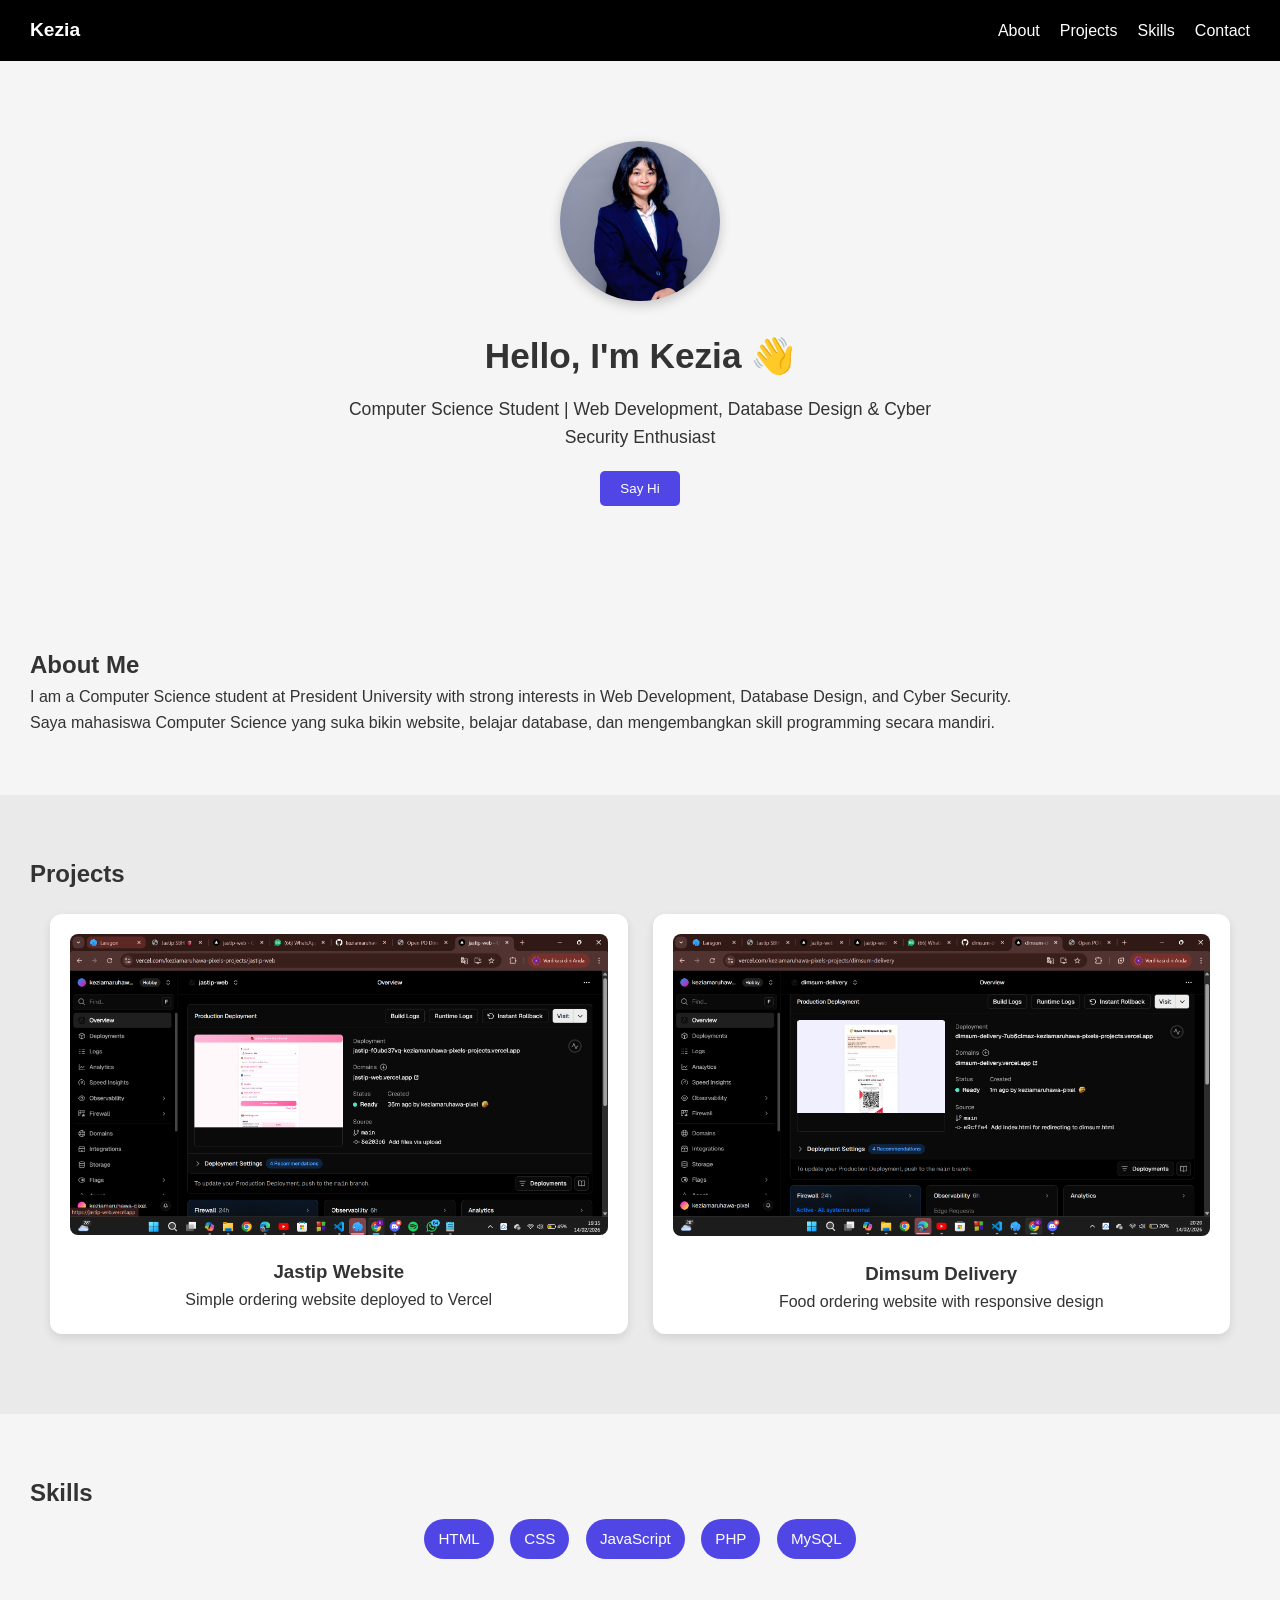
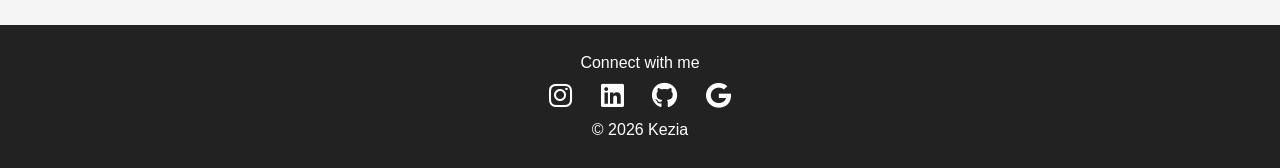
==== index.html @ 124c33ba "Remove menu toggle from navbar" ====
<!DOCTYPE html>
<html lang="en">
<head>
  <meta charset="UTF-8">
  <title>Kezia Portfolio</title>
  <meta name="viewport" content="width=device-width, initial-scale=1.0">

  <!-- Font Awesome Icons -->
  <link rel="stylesheet" href="https://cdnjs.cloudflare.com/ajax/libs/font-awesome/6.5.0/css/all.min.css">
  <!-- link CSS -->
  <link rel="stylesheet" href="style.css">
</head>

<body>

  <!-- ===== NAVBAR ===== -->
<nav>
  <h2>Kezia</h2>
  <ul id="nav-links">
    <li><a href="#about">About</a></li>
    <li><a href="#projects">Projects</a></li>
    <li><a href="#skills">Skills</a></li>
    <li><a href="#contact">Contact</a></li>
  </ul>
</nav>
  <!-- ===== HERO ===== -->
  <section id="hero" class="hero-section">
    <div class="hero-content">
      <img src="images/profile.jpg" class="profile-pic" alt="Profile Picture">
      <h1>Hello, I'm Kezia 👋</h1>
      <p>Computer Science Student | Web Development, Database Design & Cyber Security Enthusiast</p>
      <button onclick="sayHi()" class="btn-animate">Say Hi</button>
    </div>
  </section>

  <!-- ===== ABOUT ===== -->
  <section id="about" class="section reveal">
    <h2>About Me</h2>
    <p>
      I am a Computer Science student at President University with strong
      interests in Web Development, Database Design, and Cyber Security.
    </p>
    <p>
      Saya mahasiswa Computer Science yang suka bikin website, belajar database,
      dan mengembangkan skill programming secara mandiri.
    </p>
  </section>

  <!-- ===== PROJECTS ===== -->
  <section id="projects" class="section gray reveal">
    <h2>Projects</h2>
    <div class="card-container">

      <div class="card">
        <img src="images/jastip-screenshot.png" class="project-pic" alt="Jastip Screenshot">
        <h3>Jastip Website</h3>
        <p>Simple ordering website deployed to Vercel</p>
      </div>

      <div class="card">
        <img src="images/dimsum-screenshot.png" class="project-pic" alt="Dimsum Screenshot">
        <h3>Dimsum Delivery</h3>
        <p>Food ordering website with responsive design</p>
      </div>

    </div>
  </section>

  <!-- ===== SKILLS ===== -->
  <section id="skills" class="section reveal">
    <h2>Skills</h2>
    <div class="skills">
      <span>HTML</span>
      <span>CSS</span>
      <span>JavaScript</span>
      <span>PHP</span>
      <span>MySQL</span>
    </div>
  </section>

  <!-- ===== FOOTER ===== -->
  <footer id="contact" class="fade-in">
    <p>Connect with me</p>
    <div class="socials">
      <a href="https://www.instagram.com/kiy0masa__" target="_blank"><i class="fab fa-instagram"></i></a>
      <a href="https://www.linkedin.com/in/kezia-maruhawa-69a5a5372" target="_blank"><i class="fab fa-linkedin"></i></a>
      <a href="https://github.com/keziamaruhawa-pixel" target="_blank"><i class="fab fa-github"></i></a>
       <a href="mailto:keziamaruhawa@gmail.com" target="_blank"><i class="fab fa-google"></i></a>
    </div>
    <p>© 2026 Kezia</p>
  </footer>

  <!-- link JS -->
  <script src="script.js"></script>
</body>
</html>
---- style.css ----
/* Reset */
* {
  margin: 0;
  padding: 0;
  box-sizing: border-box;
  font-family: Arial, sans-serif;
}

body {
  background: #f5f5f5;
  color: #333;
  scroll-behavior: smooth;
  line-height: 1.6;
}

/* Navbar */
nav {
  display: flex;
  justify-content: space-between;
  align-items: center;
  padding: 15px 30px;
  background: #000;
  color: white;
  position: sticky;
  top: 0;
  z-index: 1000;
}

nav h2 {
  font-size: 1.2rem;
  font-weight: bold;
}

nav ul {
  display: flex;
  list-style: none;
  gap: 20px;
}

nav a {
  color: white;
  text-decoration: none;
  font-size: 1rem;
  transition: 0.3s;
}

nav a:hover {
  color: #4f46e5;
}

/* Hero */
.hero-section {
  text-align: center;
  padding: 80px 20px;
}

.profile-pic {
  width: 160px;
  height: 160px;
  border-radius: 50%;
  object-fit: cover;
  margin-bottom: 20px;
  box-shadow: 0 4px 12px rgba(0,0,0,0.2);
  animation: bounce 3s infinite;
}

.hero-section h1 {
  font-size: 2.2rem;
  margin-bottom: 10px;
}

.hero-section p {
  font-size: 1.1rem;
  max-width: 600px;
  margin: 0 auto 20px;
}

.btn-animate {
  padding: 10px 20px;
  background: #4f46e5;
  color: white;
  border: none;
  border-radius: 5px;
  transition: 0.3s;
  cursor: pointer;
}

.btn-animate:hover {
  background: #222;
  transform: translateY(-3px);
}

/* Section */
.section {
  padding: 60px 30px;
}

.gray {
  background: #eaeaea;
}

/* Cards */
.card-container {
  display: grid;
  grid-template-columns: repeat(auto-fit, minmax(280px, 1fr));
  gap: 25px;
  padding: 20px;
}

.card {
  background: #fff;
  border-radius: 12px;
  padding: 20px;
  text-align: center;
  box-shadow: 0 4px 10px rgba(0,0,0,0.1);
  transition: transform 0.3s ease, box-shadow 0.3s ease;
}

.card:hover {
  transform: translateY(-5px);
  box-shadow: 0 8px 18px rgba(0,0,0,0.2);
}

.project-pic {
  width: 100%;
  border-radius: 8px;
  margin-bottom: 15px;
}

/* Skills */
.skills {
  text-align: center;
}

.skills span {
  display: inline-block;
  background: #4f46e5;
  color: white;
  padding: 8px 14px;
  margin: 6px;
  border-radius: 20px;
  font-size: 0.95rem;
  transition: 0.3s;
}

.skills span:hover {
  background: #222;
}

/* Footer */
footer {
  text-align: center;
  padding: 25px;
  background: #222;
  color: white;
}

.socials a {
  font-size: 26px;
  margin: 0 12px;
  color: white;
  transition: 0.3s;
}

.socials a:hover {
  transform: scale(1.2);
  color: #4f46e5;
}

/* Animations */
@keyframes fadeIn {
  from { opacity: 0; }
  to { opacity: 1; }
}

@keyframes slideUp {
  from { transform: translateY(40px); opacity: 0; }
  to { transform: translateY(0); opacity: 1; }
}

@keyframes bounce {
  0%, 100% { transform: translateY(0); }
  50% { transform: translateY(-10px); }
}

.fade-in { animation: fadeIn 1.5s ease-in; }
.slide-up { animation: slideUp 1.5s ease-out; }

/* Reveal effect */
.reveal {
  opacity: 0;
  transform: translateY(40px);
  transition: all 0.8s ease;
}

.reveal.active {
  opacity: 1;
  transform: translateY(0);
}

/* Responsive tweaks */
@media (max-width: 768px) {
  nav ul {
    gap: 12px;
    font-size: 0.9rem;
  }

  nav h2 {
    font-size: 1rem;
  }

  .profile-pic {
    width: 130px;
    height: 130px;
  }

  .hero-section h1 {
    font-size: 1.8rem;
  }
}

@media (max-width: 480px) {
  nav {
    padding: 10px 20px;
  }

  nav ul {
    gap: 8px;
  }

  nav a {
    font-size: 0.85rem;
  }

  .profile-pic {
    width: 110px;
    height: 110px;
  }

  .hero-section h1 {
    font-size: 1.5rem;
  }

  .hero-section p {
    font-size: 0.95rem;
  }
}
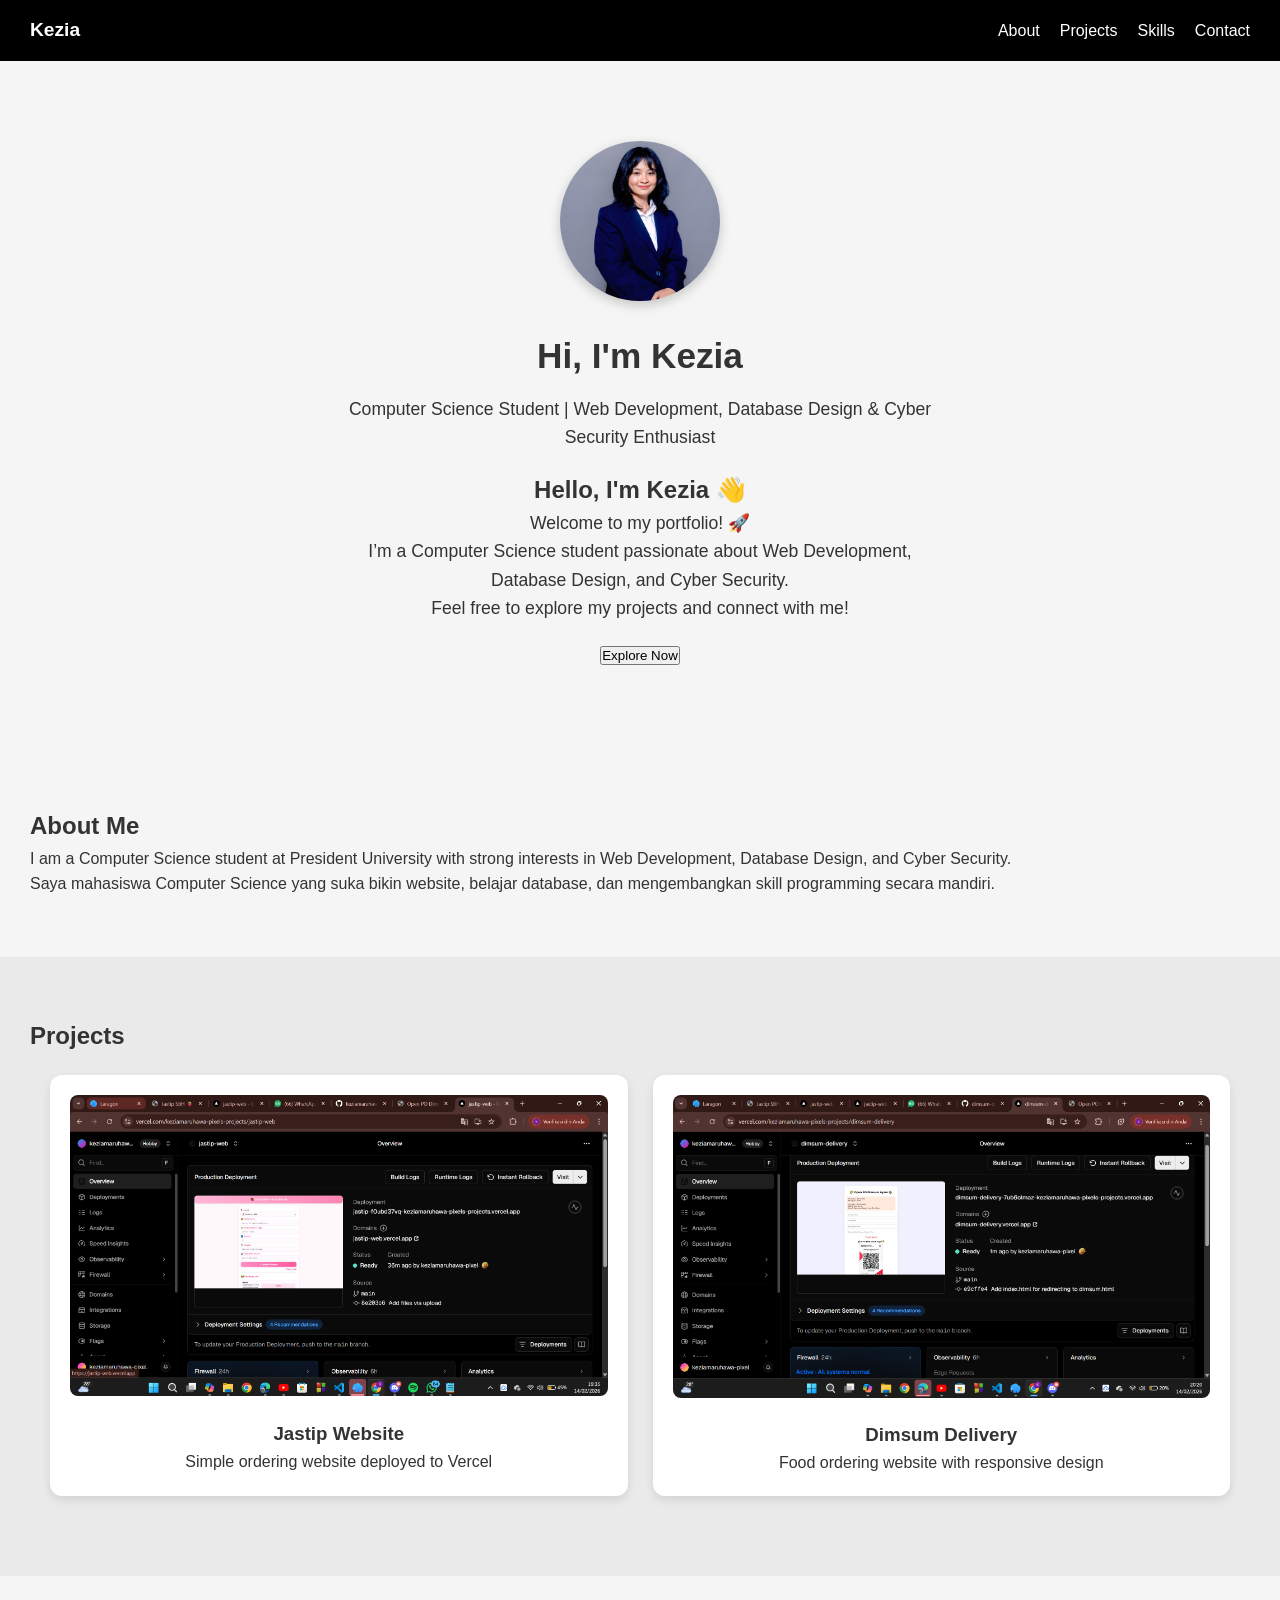
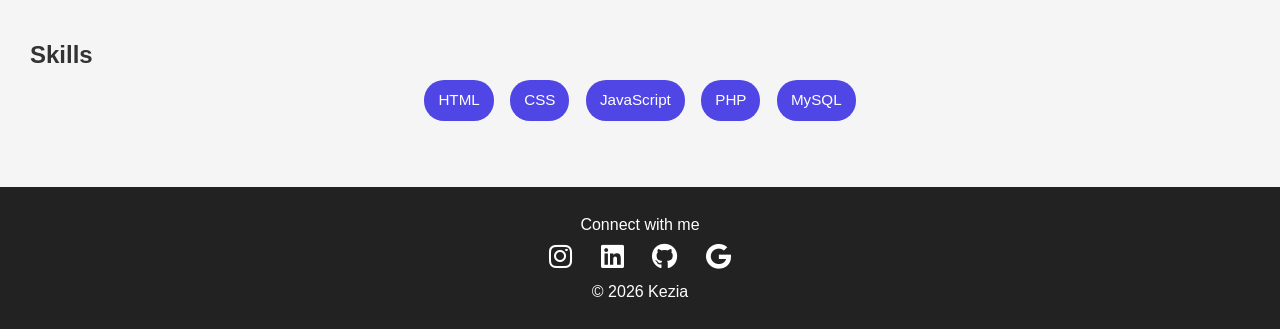
==== commit 871041a9: "Modify hero greeting and add popup content Updated hero section greeting and added a popup introduct" ====
--- a/index.html
+++ b/index.html
@@ -23,14 +23,23 @@
     <li><a href="#contact">Contact</a></li>
   </ul>
 </nav>
-  <!-- ===== HERO ===== -->
+ <!-- ===== HERO ===== -->
   <section id="hero" class="hero-section">
     <div class="hero-content">
       <img src="images/profile.jpg" class="profile-pic" alt="Profile Picture">
-      <h1>Hello, I'm Kezia 👋</h1>
+      <h1>Hi, I'm Kezia</h1>
       <p>Computer Science Student | Web Development, Database Design & Cyber Security Enthusiast</p>
-      <button onclick="sayHi()" class="btn-animate">Say Hi</button>
     </div>
+    <!-- Popup -->
+<div class="popup">
+  <div class="popup-content">
+    <h2>Hello, I'm Kezia 👋</h2>
+    <p>Welcome to my portfolio! 🚀<br>
+       I’m a Computer Science student passionate about Web Development, Database Design, and Cyber Security.<br>
+       Feel free to explore my projects and connect with me!</p>
+    <button onclick="closePopup()">Explore Now</button>
+  </div>
+</div>
   </section>
 
   <!-- ===== ABOUT ===== -->
@@ -78,17 +87,17 @@
     </div>
   </section>
 
-  <!-- ===== FOOTER ===== -->
-  <footer id="contact" class="fade-in">
-    <p>Connect with me</p>
-    <div class="socials">
-      <a href="https://www.instagram.com/kiy0masa__" target="_blank"><i class="fab fa-instagram"></i></a>
-      <a href="https://www.linkedin.com/in/kezia-maruhawa-69a5a5372" target="_blank"><i class="fab fa-linkedin"></i></a>
-      <a href="https://github.com/keziamaruhawa-pixel" target="_blank"><i class="fab fa-github"></i></a>
-       <a href="mailto:keziamaruhawa@gmail.com" target="_blank"><i class="fab fa-google"></i></a>
-    </div>
-    <p>© 2026 Kezia</p>
-  </footer>
+ <!-- ===== FOOTER ===== -->
+<footer id="contact" class="fade-in">
+  <p>Connect with me</p>
+  <div class="socials">
+    <a href="https://www.instagram.com/kiy0masa__" target="_blank"><i class="fab fa-instagram"></i></a>
+    <a href="https://www.linkedin.com/in/kezia-maruhawa-69a5a5372" target="_blank"><i class="fab fa-linkedin"></i></a>
+    <a href="https://github.com/keziamaruhawa-pixel" target="_blank"><i class="fab fa-github"></i></a>
+    <a href="mailto:keziamaruhawa@gmail.com" target="_blank"><i class="fab fa-google"></i></a>
+  </div>
+  <p>© 2026 Kezia</p>
+</footer>
 
   <!-- link JS -->
   <script src="script.js"></script>
--- a/style.css
+++ b/style.css
@@ -245,3 +245,132 @@
     font-size: 0.95rem;
   }
 }
+/* Animasi fade-in untuk teks footer */
+footer h3, footer p {
+  animation: fadeInUp 1.2s ease forwards;
+}
+
+/* Animasi bounce untuk ikon sosial */
+.socials a {
+  display: inline-block;
+  font-size: 26px;
+  margin: 0 12px;
+  color: white;
+  transition: 0.3s;
+  animation: bounceIcon 2s infinite;
+}
+
+.socials a:hover {
+  transform: scale(1.2);
+  color: #4f46e5;
+}
+
+/* Keyframes */
+@keyframes fadeInUp {
+  from { opacity: 0; transform: translateY(20px); }
+  to { opacity: 1; transform: translateY(0); }
+}
+
+@keyframes bounceIcon {
+  0%, 100% { transform: translateY(0); }
+  50% { transform: translateY(-6px); }
+}
+
+/* Animations */
+@keyframes fadeIn {
+  from { opacity: 0; }
+  to { opacity: 1; }
+}
+
+@keyframes slideUp {
+  from { transform: translateY(40px); opacity: 0; }
+  to { transform: translateY(0); opacity: 1; }
+}
+
+@keyframes bounce {
+  0%, 100% { transform: translateY(0); }
+  50% { transform: translateY(-10px); }
+}
+
+.fade-in { animation: fadeIn 1.5s ease-in; }
+.slide-up { animation: slideUp 1.5s ease-out; }
+
+/* Reveal effect */
+.reveal {
+  opacity: 0;
+  transform: translateY(40px);
+  transition: all 0.8s ease;
+}
+
+.reveal.active {
+  opacity: 1;
+  transform: translateY(0);
+}
+
+/* Responsive tweaks */
+@media (max-width: 768px) {
+  nav ul {
+    gap: 12px;
+    font-size: 0.9rem;
+  }
+
+  nav h2 {
+    font-size: 1rem;
+  }
+
+  .profile-pic {
+    width: 130px;
+    height: 130px;
+  }
+
+  .hero-section h1 {
+    font-size: 1.8rem;
+  }
+}
+
+@media (max-width: 480px) {
+  nav {
+    padding: 10px 20px;
+  }
+
+  nav ul {
+    gap: 8px;
+  }
+
+  nav a {
+    font-size: 0.85rem;
+  }
+
+  .profile-pic {
+    width: 110px;
+    height: 110px;
+  }
+
+  .hero-section h1 {
+    font-size: 1.5rem;
+  }
+
+  .hero-section p {
+    font-size: 0.95rem;
+  }
+}
+/* Animasi muncul perlahan */
+footer.fade-in {
+  opacity: 0;
+  animation: fadeInSlow 1.5s ease forwards;
+}
+
+/* Keyframes */
+@keyframes fadeInSlow {
+  from { opacity: 0; transform: translateY(20px); }
+  to { opacity: 1; transform: translateY(0); }
+}
+.about-section {
+  opacity: 0;
+  transform: translateY(30px);
+  transition: all 0.8s ease;
+}
+.about-section.active {
+  opacity: 1;
+  transform: translateY(0);
+}
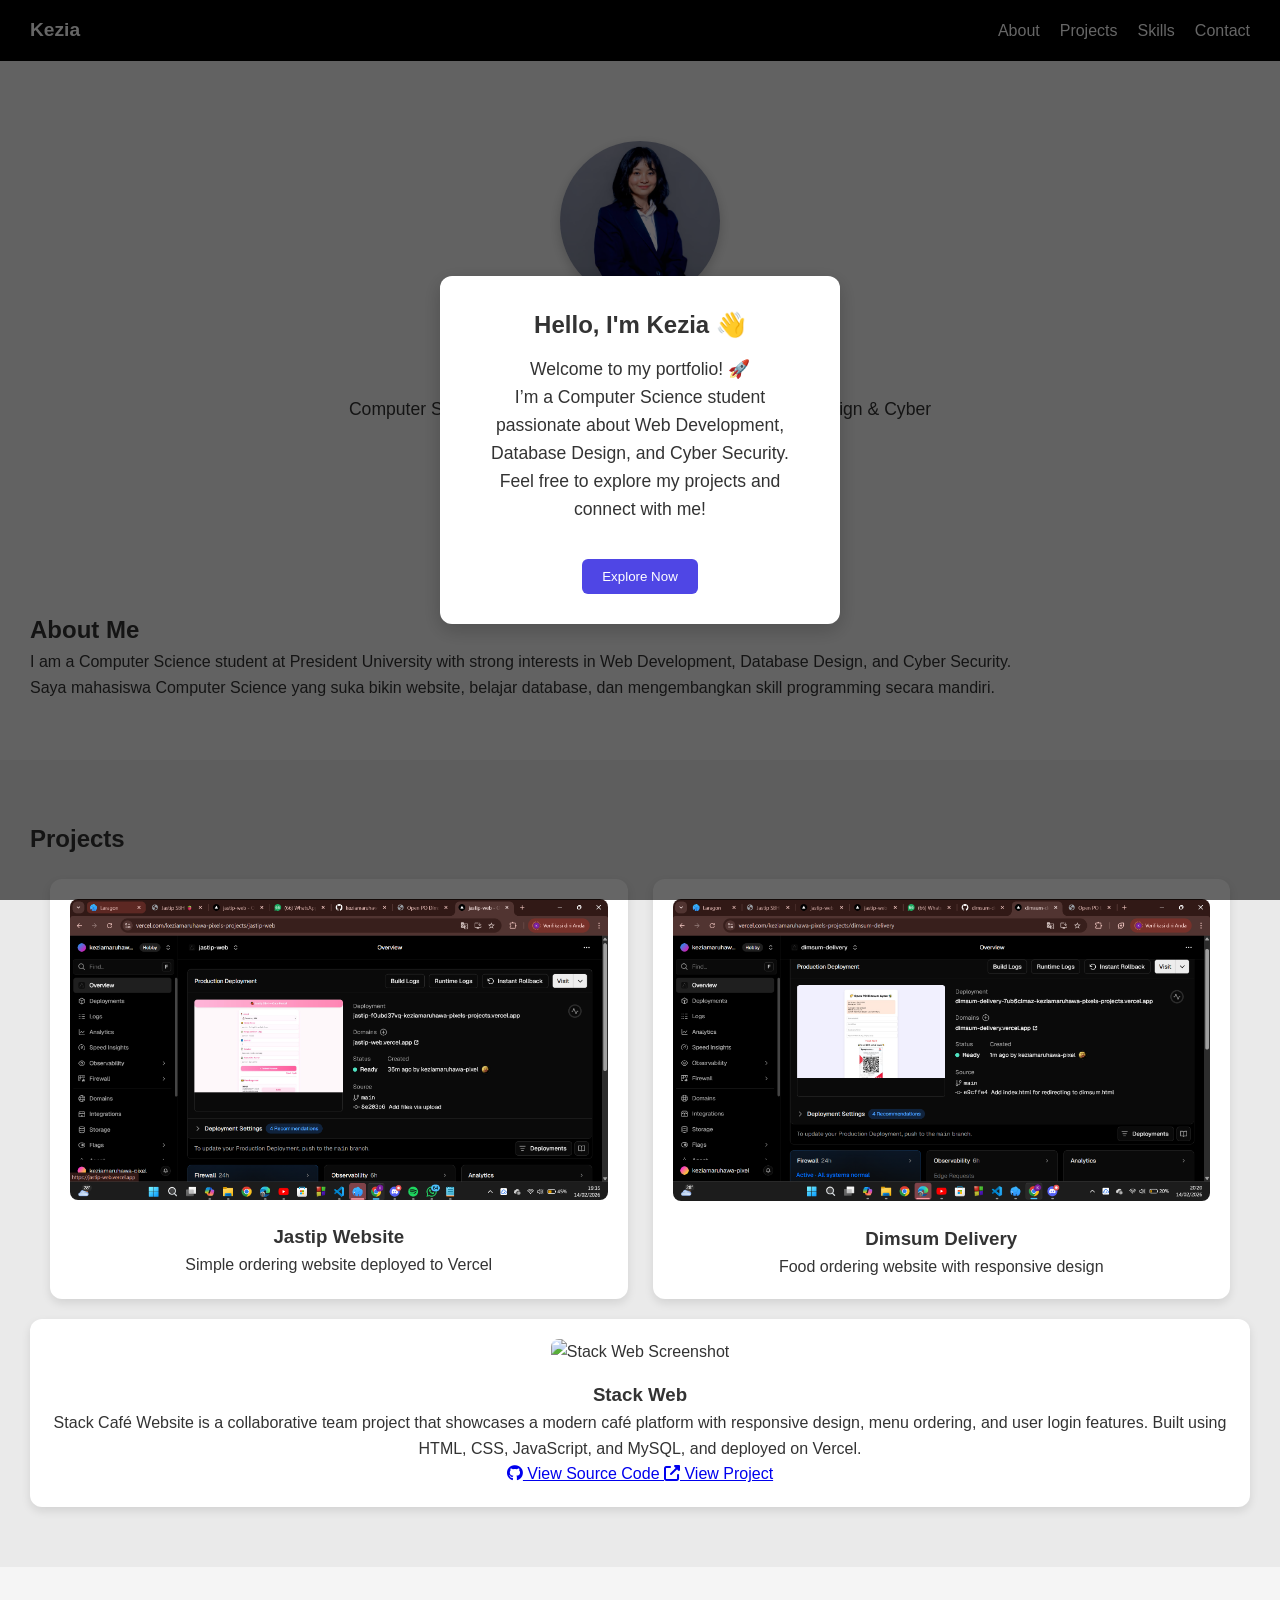
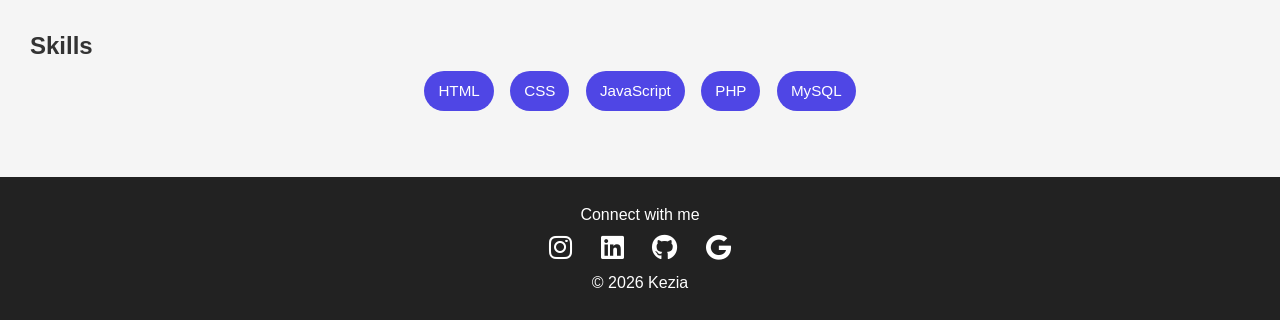
==== commit cc7741f4: "Add Stack Café project card to index.html Added a new project card for Stack Café website with detai" ====
--- a/index.html
+++ b/index.html
@@ -73,6 +73,20 @@
       </div>
 
     </div>
+
+    <div class="card">
+        <img src="images/stack web-screenshot.png" class="project-pic" alt="Stack Web Screenshot">
+        <h3>Stack Web</h3>
+        <p>Stack Café Website is a collaborative team project that showcases a modern café platform with responsive design, menu ordering, and user login features. Built using HTML, CSS, JavaScript, and MySQL, and deployed on Vercel.</p>
+        <div class="project-links">
+           <a href= "https://github.com/keziamaruhawa-pixel/stack-cafe" target="_blank" class="btn">
+            <i class="fab fa-github"></i> View Source Code
+          </a>
+          <a href="https://stack-cafe.vercel.app/" target="_blank" class="btn">
+            <i class="fas fa-external-link-alt"></i> View Project
+          </a>
+        </div>
+      </div>
   </section>
 
   <!-- ===== SKILLS ===== -->
--- a/style.css
+++ b/style.css
@@ -374,3 +374,57 @@
   opacity: 1;
   transform: translateY(0);
 }
+/* Popup container */
+.popup {
+  position: fixed;
+  top: 0; left: 0;
+  width: 100%; height: 100%;
+  background: rgba(0,0,0,0.6);
+  display: flex;
+  justify-content: center;
+  align-items: center;
+  opacity: 0;
+  animation: fadeInSlow 1.5s ease forwards;
+  z-index: 2000;
+}
+
+/* Popup box */
+.popup-content {
+  background: #fff;
+  padding: 30px;
+  border-radius: 12px;
+  text-align: center;
+  max-width: 400px;
+  box-shadow: 0 6px 20px rgba(0,0,0,0.2);
+  animation: slideUp 1s ease forwards;
+}
+
+.popup-content h2 {
+  margin-bottom: 10px;
+}
+
+.popup-content button {
+  margin-top: 15px;
+  padding: 10px 20px;
+  background: #4f46e5;
+  color: white;
+  border: none;
+  border-radius: 6px;
+  cursor: pointer;
+  transition: 0.3s;
+}
+
+.popup-content button:hover {
+  background: #222;
+}
+
+/* Keyframes */
+@keyframes fadeInSlow {
+  from { opacity: 0; }
+  to { opacity: 1; }
+}
+
+@keyframes slideUp {
+  from { transform: translateY(30px); opacity: 0; }
+  to { transform: translateY(0); opacity: 1; }
+}
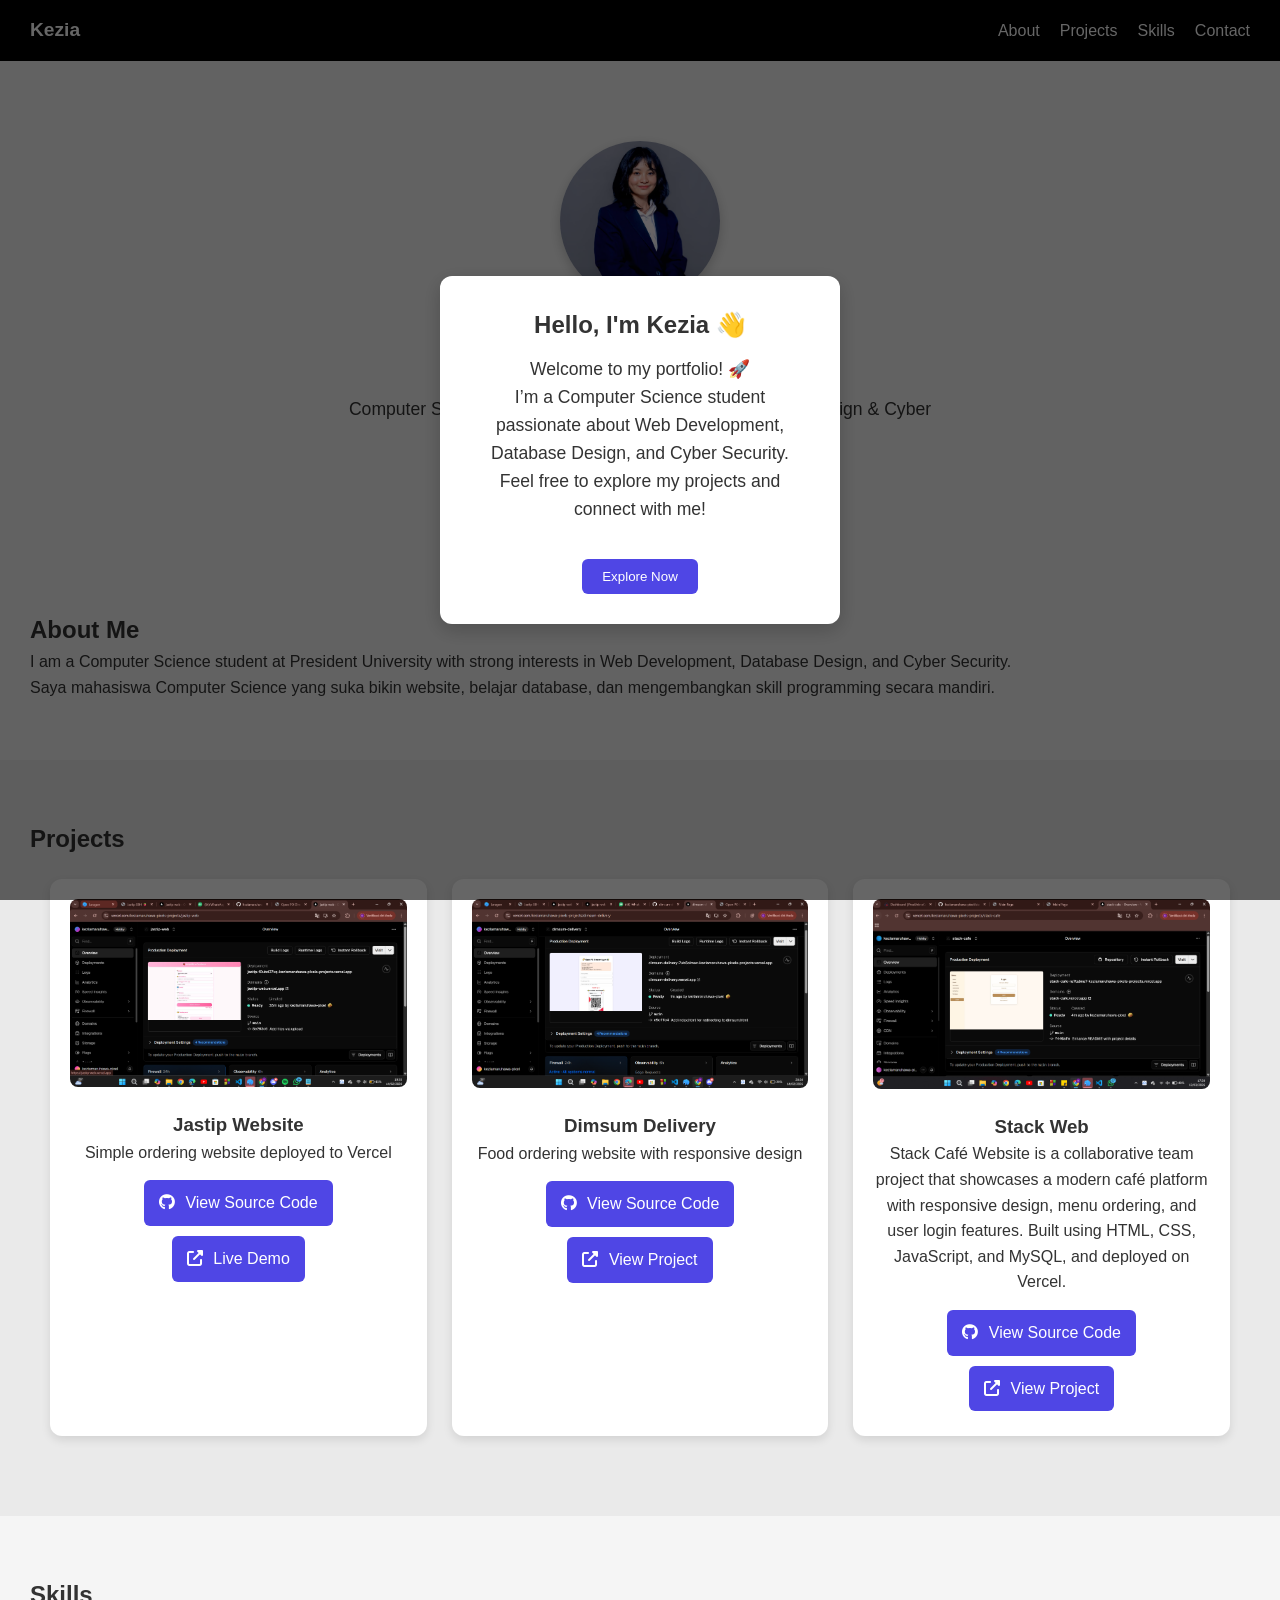
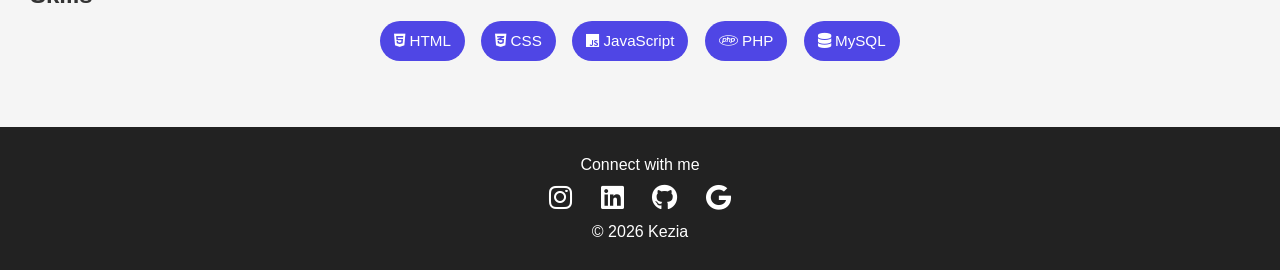
==== commit 378e4029: "Add project links and icons to project cards" ====
--- a/index.html
+++ b/index.html
@@ -61,20 +61,34 @@
     <div class="card-container">
 
       <div class="card">
-        <img src="images/jastip-screenshot.png" class="project-pic" alt="Jastip Screenshot">
-        <h3>Jastip Website</h3>
-        <p>Simple ordering website deployed to Vercel</p>
-      </div>
+  <img src="images/jastip-screenshot.png" class="project-pic" alt="Jastip Screenshot">
+  <h3>Jastip Website</h3>
+  <p>Simple ordering website deployed to Vercel</p>
+  <div class="project-links">
+    <a href="https://github.com/keziamaruhawa-pixel/jastip-web" target="_blank" class="btn">
+      <i class="fab fa-github"></i> View Source Code
+    </a>
+    <a href="https://jastip-web.vercel.app/" target="_blank" class="btn">
+      <i class="fas fa-external-link-alt"></i> Live Demo
+    </a>
+  </div>
+</div>
 
       <div class="card">
         <img src="images/dimsum-screenshot.png" class="project-pic" alt="Dimsum Screenshot">
         <h3>Dimsum Delivery</h3>
         <p>Food ordering website with responsive design</p>
+        <div class="project-links">
+           <a href= "https://github.com/keziamaruhawa-pixel/dimsum-delivery" target="_blank" class="btn">
+            <i class="fab fa-github"></i> View Source Code
+          </a>
+          <a href="https://dimsum-delivery.vercel.app/" target="_blank" class="btn">
+            <i class="fas fa-external-link-alt"></i> View Project
+          </a>
+        </div>
       </div>
 
-    </div>
-
-    <div class="card">
+       <div class="card">
         <img src="images/stack web-screenshot.png" class="project-pic" alt="Stack Web Screenshot">
         <h3>Stack Web</h3>
         <p>Stack Café Website is a collaborative team project that showcases a modern café platform with responsive design, menu ordering, and user login features. Built using HTML, CSS, JavaScript, and MySQL, and deployed on Vercel.</p>
@@ -87,17 +101,20 @@
           </a>
         </div>
       </div>
+
+
+    </div>
   </section>
 
   <!-- ===== SKILLS ===== -->
   <section id="skills" class="section reveal">
     <h2>Skills</h2>
     <div class="skills">
-      <span>HTML</span>
-      <span>CSS</span>
-      <span>JavaScript</span>
-      <span>PHP</span>
-      <span>MySQL</span>
+      <span><i class="fab fa-html5"></i> HTML</span>
+      <span><i class="fab fa-css3-alt"></i> CSS</span>
+      <span><i class="fab fa-js"></i> JavaScript</span>
+      <span><i class="fab fa-php"></i> PHP</span>
+      <span><i class="fas fa-database"></i> MySQL</span>
     </div>
   </section>
 
--- a/style.css
+++ b/style.css
@@ -428,3 +428,26 @@
   from { transform: translateY(30px); opacity: 0; }
   to { transform: translateY(0); opacity: 1; }
 }
+.project-links {
+  margin-top: 10px;
+}
+
+.project-links .btn {
+  display: inline-block;
+  margin: 5px;
+  padding: 10px 15px;
+  background: #4f46e5; /* warna ungu */
+  color: #fff;
+  border-radius: 6px;
+  text-decoration: none;
+  transition: background 0.3s ease;
+  font-weight: 500;
+}
+
+.project-links .btn i {
+  margin-right: 6px; /* jarak ikon dengan teks */
+}
+
+.project-links .btn:hover {
+  background: #9333ea; /* warna hover lebih cerah */
+}
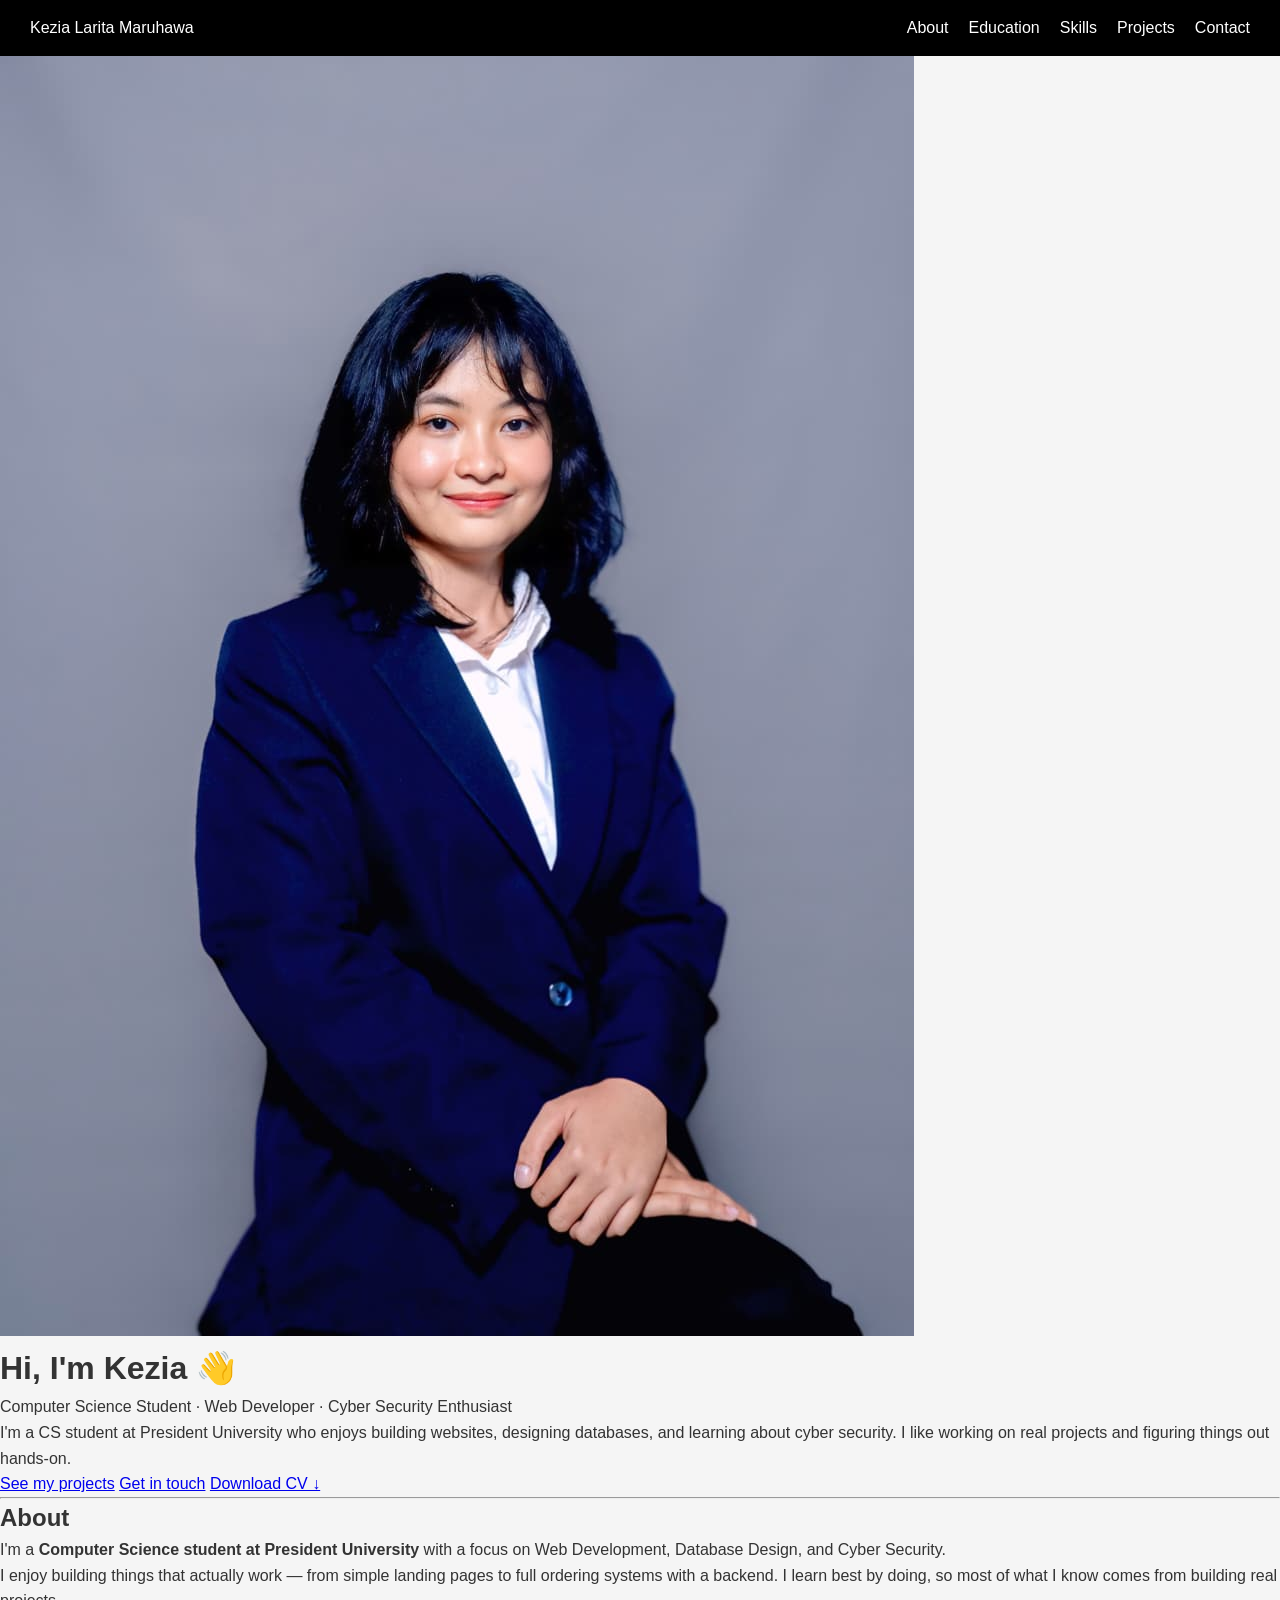
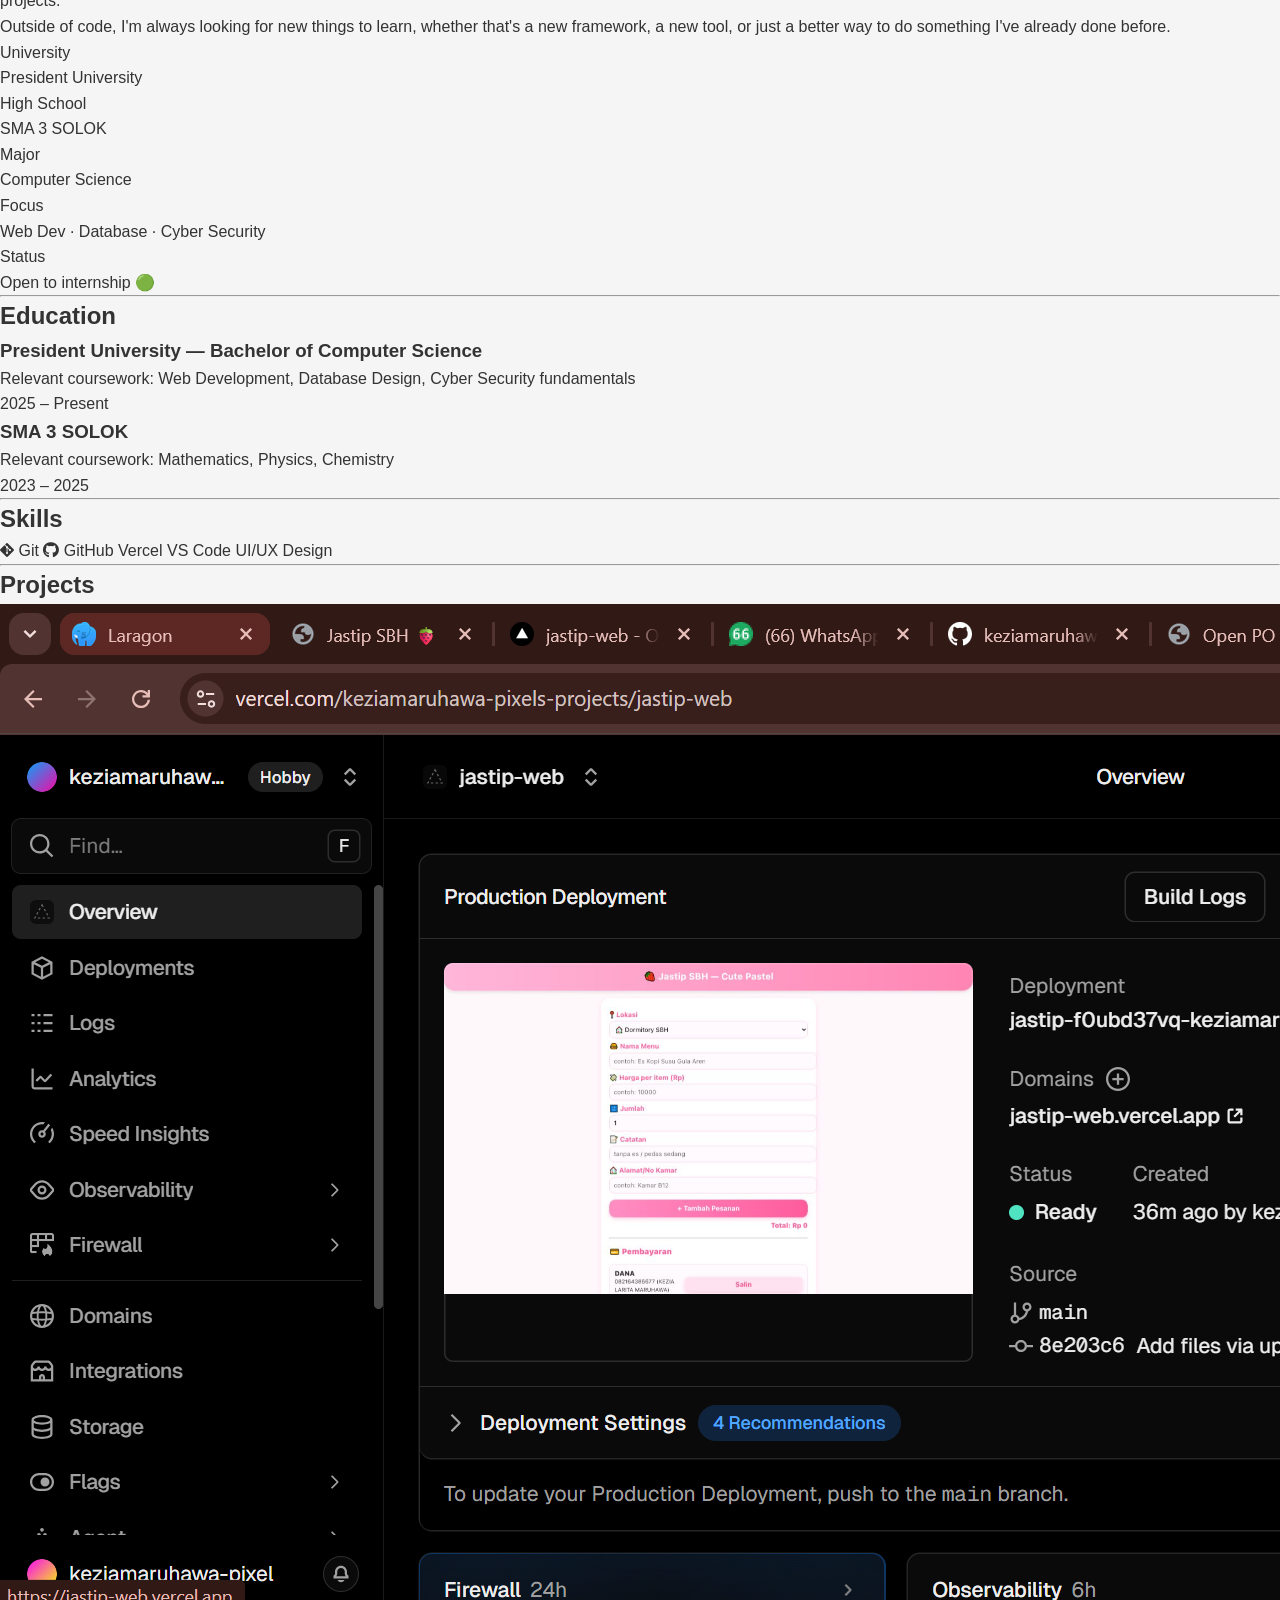
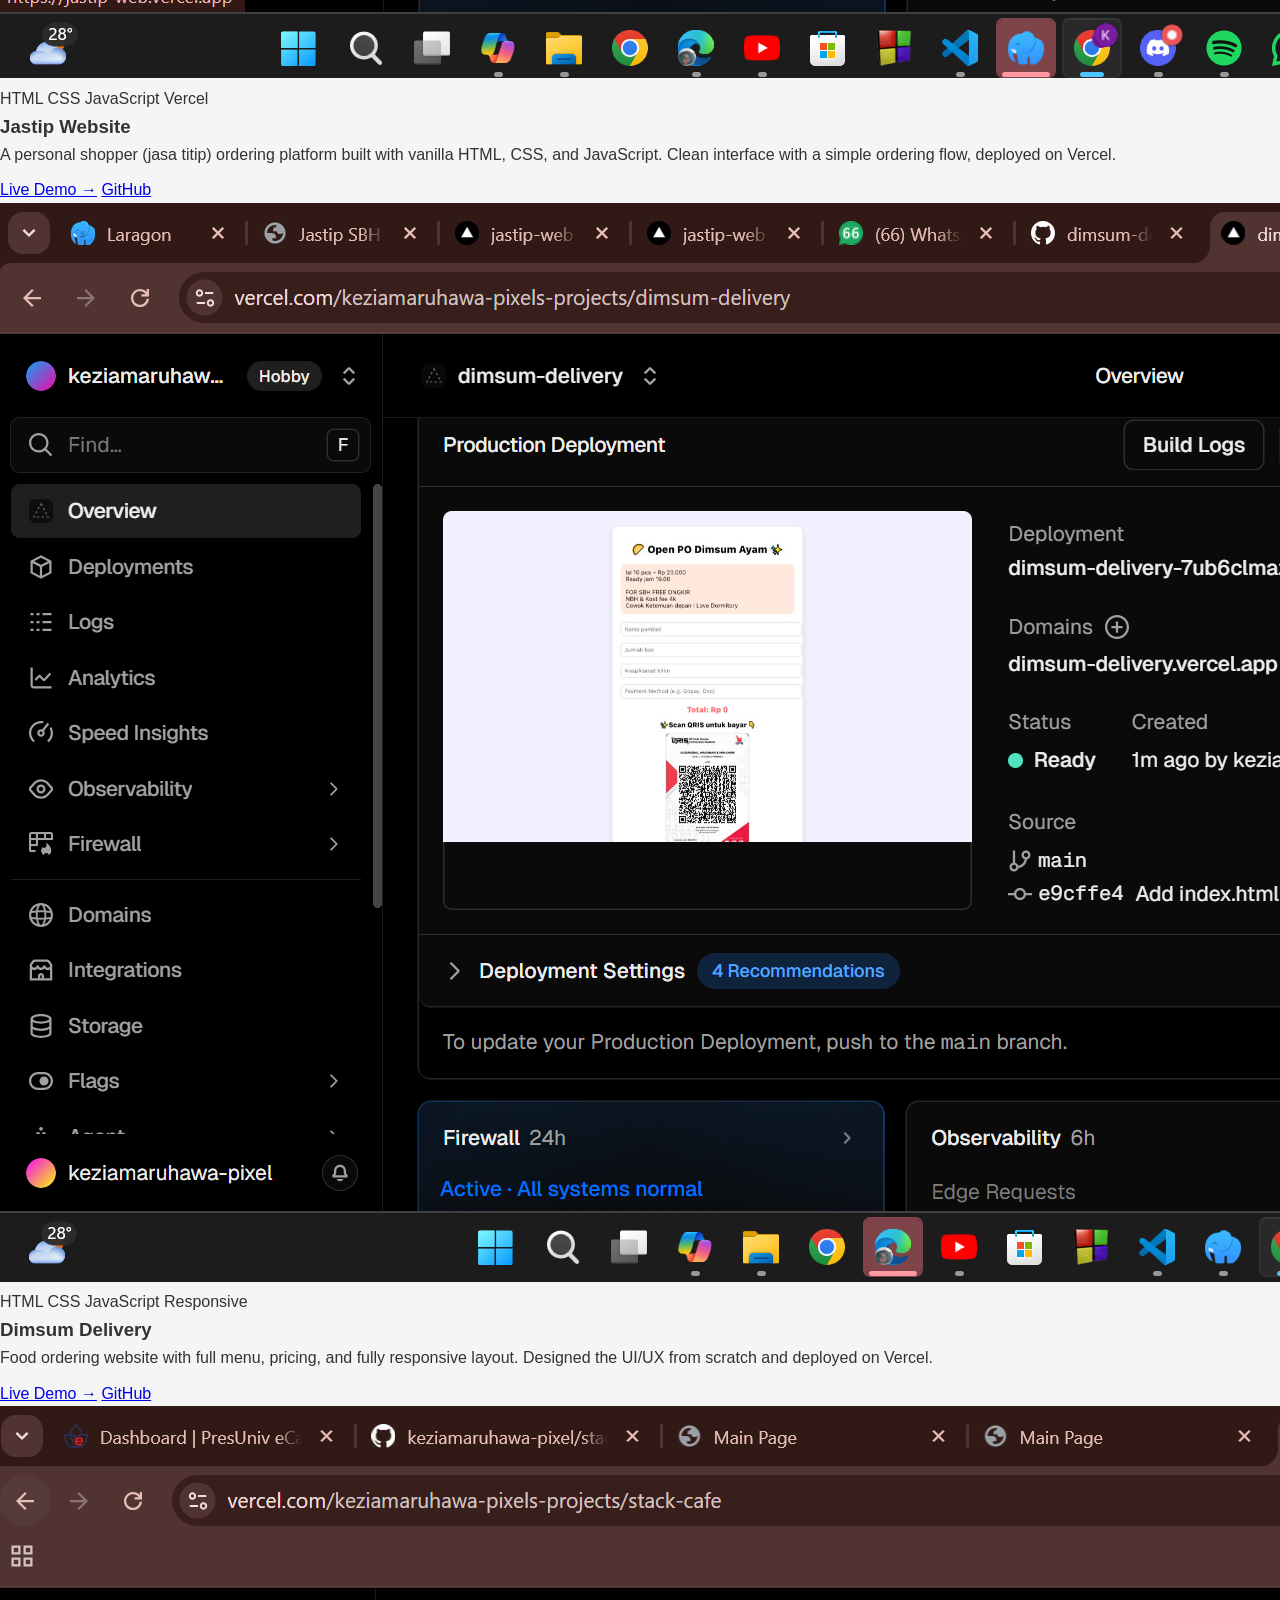
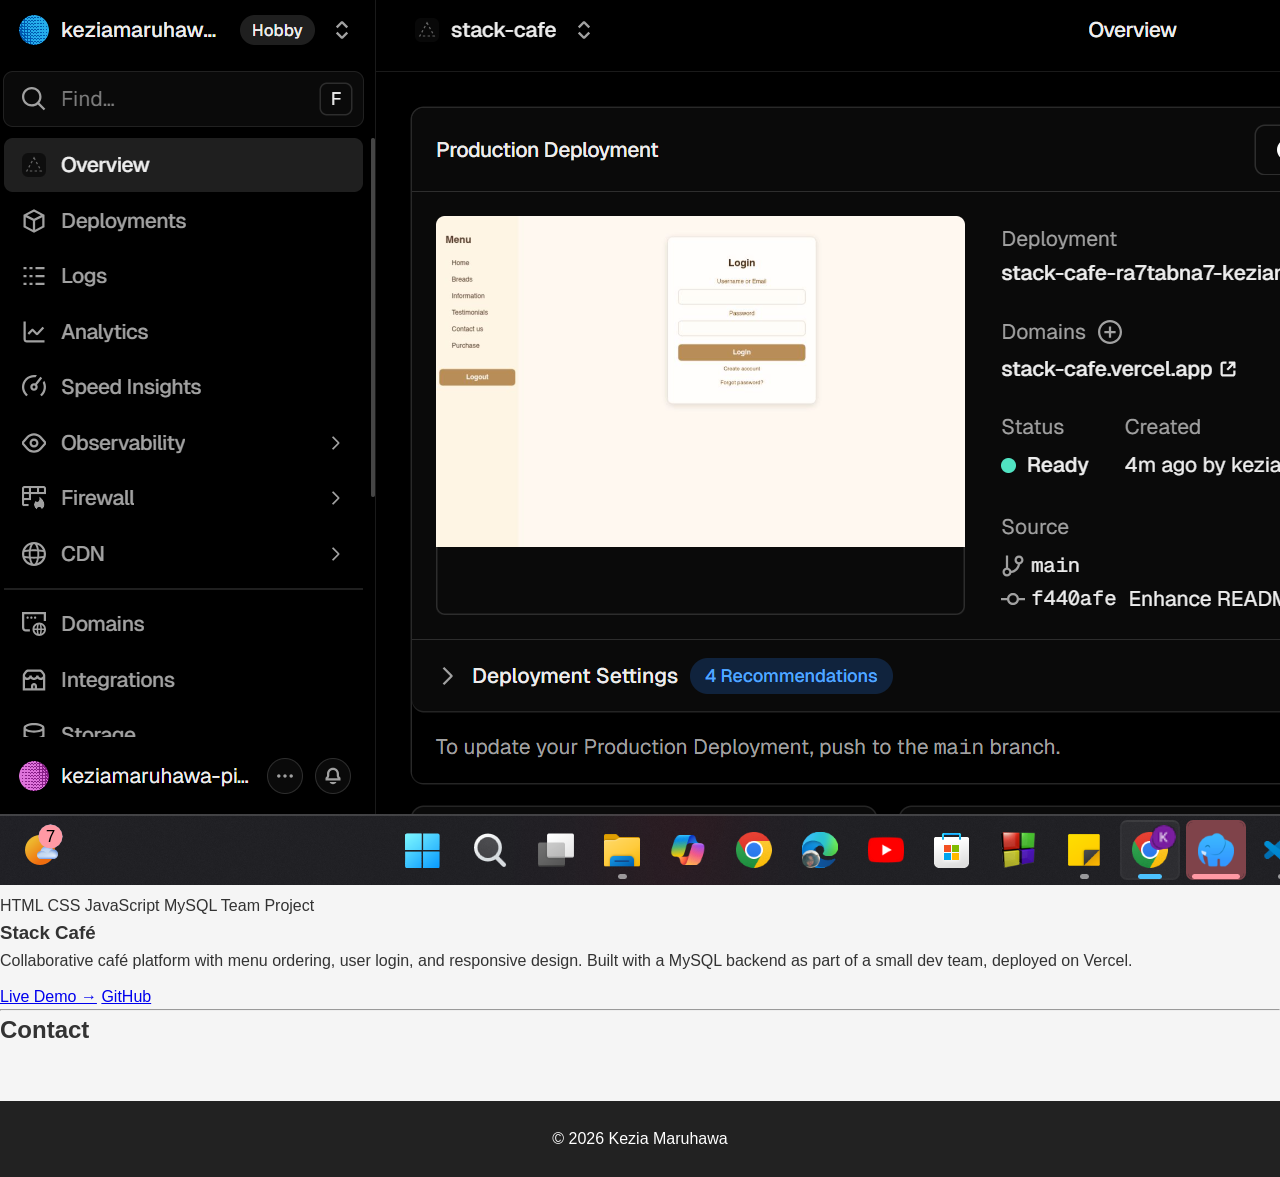
==== commit c9337dad: "Update index.html" ====
--- a/index.html
+++ b/index.html
@@ -1,136 +1,207 @@
 <!DOCTYPE html>
 <html lang="en">
 <head>
-  <meta charset="UTF-8">
-  <title>Kezia Portfolio</title>
-  <meta name="viewport" content="width=device-width, initial-scale=1.0">
-
-  <!-- Font Awesome Icons -->
-  <link rel="stylesheet" href="https://cdnjs.cloudflare.com/ajax/libs/font-awesome/6.5.0/css/all.min.css">
-  <!-- link CSS -->
-  <link rel="stylesheet" href="style.css">
+  <meta charset="UTF-8" />
+  <meta name="viewport" content="width=device-width, initial-scale=1.0"/>
+  <title>Kezia Maruhawa | Portfolio</title>
+  <link href="https://fonts.googleapis.com/css2?family=Plus+Jakarta+Sans:wght@300;400;500;600;700&display=swap" rel="stylesheet"/>
+  <link rel="stylesheet" href="https://cdnjs.cloudflare.com/ajax/libs/font-awesome/6.5.0/css/all.min.css"/>
+  <link rel="stylesheet" href="style.css"/>
 </head>
-
 <body>
 
-  <!-- ===== NAVBAR ===== -->
+<!-- NAVBAR -->
 <nav>
-  <h2>Kezia</h2>
-  <ul id="nav-links">
+  <span class="nav-name">Kezia Larita Maruhawa</span>
+  <ul class="nav-links">
     <li><a href="#about">About</a></li>
+    <li><a href="#education">Education</a></li>
+    <li><a href="#skills">Skills</a></li>
     <li><a href="#projects">Projects</a></li>
-    <li><a href="#skills">Skills</a></li>
     <li><a href="#contact">Contact</a></li>
   </ul>
 </nav>
- <!-- ===== HERO ===== -->
-  <section id="hero" class="hero-section">
-    <div class="hero-content">
-      <img src="images/profile.jpg" class="profile-pic" alt="Profile Picture">
-      <h1>Hi, I'm Kezia</h1>
-      <p>Computer Science Student | Web Development, Database Design & Cyber Security Enthusiast</p>
-    </div>
-    <!-- Popup -->
-<div class="popup">
-  <div class="popup-content">
-    <h2>Hello, I'm Kezia 👋</h2>
-    <p>Welcome to my portfolio! 🚀<br>
-       I’m a Computer Science student passionate about Web Development, Database Design, and Cyber Security.<br>
-       Feel free to explore my projects and connect with me!</p>
-    <button onclick="closePopup()">Explore Now</button>
+
+<!-- HERO -->
+<div id="hero">
+  <img src="images/profile.jpg" class="hero-photo" alt="Kezia"/>
+  <div class="hero-text">
+    <h1>Hi, I'm Kezia 👋</h1>
+    <p class="tagline">Computer Science Student · Web Developer · Cyber Security Enthusiast</p>
+    <p>I'm a CS student at President University who enjoys building websites, designing databases, and learning about cyber security. I like working on real projects and figuring things out hands-on.</p>
+    <div class="hero-cta">
+      <a href="#projects" class="btn btn-dark">See my projects</a>
+      <a href="#contact" class="btn btn-ghost">Get in touch</a>
+      <a href="files/Kezia_CV.pdf" class="btn btn-ghost" download>Download CV ↓</a>
+    </div>
   </div>
 </div>
-  </section>
-
-  <!-- ===== ABOUT ===== -->
-  <section id="about" class="section reveal">
-    <h2>About Me</h2>
-    <p>
-      I am a Computer Science student at President University with strong
-      interests in Web Development, Database Design, and Cyber Security.
-    </p>
-    <p>
-      Saya mahasiswa Computer Science yang suka bikin website, belajar database,
-      dan mengembangkan skill programming secara mandiri.
-    </p>
-  </section>
-
-  <!-- ===== PROJECTS ===== -->
-  <section id="projects" class="section gray reveal">
-    <h2>Projects</h2>
-    <div class="card-container">
-
-      <div class="card">
-  <img src="images/jastip-screenshot.png" class="project-pic" alt="Jastip Screenshot">
-  <h3>Jastip Website</h3>
-  <p>Simple ordering website deployed to Vercel</p>
-  <div class="project-links">
-    <a href="https://github.com/keziamaruhawa-pixel/jastip-web" target="_blank" class="btn">
-      <i class="fab fa-github"></i> View Source Code
-    </a>
-    <a href="https://jastip-web.vercel.app/" target="_blank" class="btn">
-      <i class="fas fa-external-link-alt"></i> Live Demo
-    </a>
-  </div>
-</div>
-
-      <div class="card">
-        <img src="images/dimsum-screenshot.png" class="project-pic" alt="Dimsum Screenshot">
+
+<hr/>
+
+<!-- ABOUT -->
+<section id="about">
+  <div class="section-header reveal"><h2>About</h2></div>
+  <div class="about-grid">
+    <div class="about-body reveal">
+      <p>I'm a <strong>Computer Science student at President University</strong> with a focus on Web Development, Database Design, and Cyber Security.</p>
+      <p>I enjoy building things that actually work — from simple landing pages to full ordering systems with a backend. I learn best by doing, so most of what I know comes from building real projects.</p>
+      <p>Outside of code, I'm always looking for new things to learn, whether that's a new framework, a new tool, or just a better way to do something I've already done before.</p>
+    </div>
+    <div class="about-details reveal">
+      <div class="detail-item">
+        <div class="label">University</div>
+        <div class="value">President University</div>
+      </div>
+      <div class="about-details reveal">
+      <div class="detail-item">
+        <div class="label">High School</div>
+        <div class="value">SMA 3 SOLOK</div>
+      </div>
+      <div class="detail-item">
+        <div class="label">Major</div>
+        <div class="value">Computer Science</div>
+      </div>
+      <div class="detail-item">
+        <div class="label">Focus</div>
+        <div class="value">Web Dev · Database · Cyber Security</div>
+      </div>
+      <div class="detail-item">
+        <div class="label">Status</div>
+        <div class="value">Open to internship 🟢</div>
+      </div>
+    </div>
+  </div>
+</section>
+
+<hr/>
+
+<!-- EDUCATION -->
+<section id="education">
+  <div class="section-header reveal"><h2>Education</h2></div>
+  <div class="reveal">
+    <div class="edu-item">
+      <div class="edu-dot"></div>
+      <div class="edu-content">
+        <h3>President University — Bachelor of Computer Science</h3>
+        <p>Relevant coursework: Web Development, Database Design, Cyber Security fundamentals</p>
+        <span class="period">2025 – Present</span>
+        <div class="reveal">
+    <div class="edu-item">
+      <div class="edu-dot"></div>
+      <div class="edu-content">
+        <h3>SMA 3 SOLOK</h3>
+        <p>Relevant coursework: Mathematics, Physics, Chemistry</p>
+        <span class="period">2023 – 2025</span>
+      </div>
+    </div>
+  </div>
+</section>
+
+<hr/>
+
+<!-- SKILLS -->
+<section id="skills">
+  <div class="section-header reveal"><h2>Skills</h2></div>
+  <div class="skills-wrap reveal" id="skillsWrap"></div>
+  <div class="tools-row reveal">
+    <span class="tool-chip"><i class="fab fa-git-alt"></i> Git</span>
+    <span class="tool-chip"><i class="fab fa-github"></i> GitHub</span>
+    <span class="tool-chip">Vercel</span>
+    <span class="tool-chip">VS Code</span>
+    <span class="tool-chip">UI/UX Design</span>
+  </div>
+</section>
+
+<hr/>
+
+<!-- PROJECTS -->
+<section id="projects">
+  <div class="section-header reveal"><h2>Projects</h2></div>
+  <div class="projects-list">
+
+    <div class="project-card reveal">
+      <img src="images/jastip-screenshot.png" class="project-thumb" alt="Jastip"/>
+      <div class="project-body">
+        <div class="project-tags">
+          <span class="tag">HTML</span>
+          <span class="tag">CSS</span>
+          <span class="tag">JavaScript</span>
+          <span class="tag">Vercel</span>
+        </div>
+        <h3>Jastip Website</h3>
+        <p>A personal shopper (jasa titip) ordering platform built with vanilla HTML, CSS, and JavaScript. Clean interface with a simple ordering flow, deployed on Vercel.</p>
+      </div>
+      <div class="project-links">
+        <a href="https://jastip-web.vercel.app/" class="proj-link" target="_blank">Live Demo →</a>
+        <a href="https://github.com/keziamaruhawa-pixel/jastip-web" class="proj-link" target="_blank">GitHub</a>
+      </div>
+    </div>
+
+    <div class="project-card reveal">
+      <img src="images/dimsum-screenshot.png" class="project-thumb" alt="Dimsum Delivery"/>
+      <div class="project-body">
+        <div class="project-tags">
+          <span class="tag">HTML</span>
+          <span class="tag">CSS</span>
+          <span class="tag">JavaScript</span>
+          <span class="tag">Responsive</span>
+        </div>
         <h3>Dimsum Delivery</h3>
-        <p>Food ordering website with responsive design</p>
-        <div class="project-links">
-           <a href= "https://github.com/keziamaruhawa-pixel/dimsum-delivery" target="_blank" class="btn">
-            <i class="fab fa-github"></i> View Source Code
-          </a>
-          <a href="https://dimsum-delivery.vercel.app/" target="_blank" class="btn">
-            <i class="fas fa-external-link-alt"></i> View Project
-          </a>
+        <p>Food ordering website with full menu, pricing, and fully responsive layout. Designed the UI/UX from scratch and deployed on Vercel.</p>
+      </div>
+      <div class="project-links">
+        <a href="https://dimsum-delivery.vercel.app/" class="proj-link" target="_blank">Live Demo →</a>
+        <a href="https://github.com/keziamaruhawa-pixel/dimsum-delivery" class="proj-link" target="_blank">GitHub</a>
+      </div>
+    </div>
+
+    <div class="project-card reveal">
+      <img src="images/stack web-screenshot.png" class="project-thumb" alt="Stack Cafe"/>
+      <div class="project-body">
+        <div class="project-tags">
+          <span class="tag">HTML</span>
+          <span class="tag">CSS</span>
+          <span class="tag">JavaScript</span>
+          <span class="tag">MySQL</span>
+          <span class="tag team">Team Project</span>
         </div>
-      </div>
-
-       <div class="card">
-        <img src="images/stack web-screenshot.png" class="project-pic" alt="Stack Web Screenshot">
-        <h3>Stack Web</h3>
-        <p>Stack Café Website is a collaborative team project that showcases a modern café platform with responsive design, menu ordering, and user login features. Built using HTML, CSS, JavaScript, and MySQL, and deployed on Vercel.</p>
-        <div class="project-links">
-           <a href= "https://github.com/keziamaruhawa-pixel/stack-cafe" target="_blank" class="btn">
-            <i class="fab fa-github"></i> View Source Code
-          </a>
-          <a href="https://stack-cafe.vercel.app/" target="_blank" class="btn">
-            <i class="fas fa-external-link-alt"></i> View Project
-          </a>
-        </div>
-      </div>
-
-
-    </div>
-  </section>
-
-  <!-- ===== SKILLS ===== -->
-  <section id="skills" class="section reveal">
-    <h2>Skills</h2>
-    <div class="skills">
-      <span><i class="fab fa-html5"></i> HTML</span>
-      <span><i class="fab fa-css3-alt"></i> CSS</span>
-      <span><i class="fab fa-js"></i> JavaScript</span>
-      <span><i class="fab fa-php"></i> PHP</span>
-      <span><i class="fas fa-database"></i> MySQL</span>
-    </div>
-  </section>
-
- <!-- ===== FOOTER ===== -->
-<footer id="contact" class="fade-in">
-  <p>Connect with me</p>
-  <div class="socials">
-    <a href="https://www.instagram.com/kiy0masa__" target="_blank"><i class="fab fa-instagram"></i></a>
-    <a href="https://www.linkedin.com/in/kezia-maruhawa-69a5a5372" target="_blank"><i class="fab fa-linkedin"></i></a>
-    <a href="https://github.com/keziamaruhawa-pixel" target="_blank"><i class="fab fa-github"></i></a>
-    <a href="mailto:keziamaruhawa@gmail.com" target="_blank"><i class="fab fa-google"></i></a>
-  </div>
-  <p>© 2026 Kezia</p>
-</footer>
-
-  <!-- link JS -->
-  <script src="script.js"></script>
+        <h3>Stack Café</h3>
+        <p>Collaborative café platform with menu ordering, user login, and responsive design. Built with a MySQL backend as part of a small dev team, deployed on Vercel.</p>
+      </div>
+      <div class="project-links">
+        <a href="https://stack-cafe.vercel.app/" class="proj-link" target="_blank">Live Demo →</a>
+        <a href="https://github.com/keziamaruhawa-pixel/stack-cafe" class="proj-link" target="_blank">GitHub</a>
+      </div>
+    </div>
+
+  </div>
+</section>
+
+<hr/>
+
+<!-- CONTACT -->
+<section id="contact">
+  <div class="section-header reveal"><h2>Contact</h2></div>
+  <p class="contact-desc reveal">Feel free to reach out — whether it's about an internship, a project, or just to say hi!</p>
+  <div class="contact-row reveal">
+    <a href="mailto:keziamaruhawa@gmail.com" class="contact-chip">
+      <i class="fas fa-envelope"></i> keziamaruhawa@gmail.com
+    </a>
+    <a href="https://www.linkedin.com/in/kezia-maruhawa-69a5a5372" class="contact-chip" target="_blank">
+      <i class="fab fa-linkedin"></i> LinkedIn
+    </a>
+    <a href="https://github.com/keziamaruhawa-pixel" class="contact-chip" target="_blank">
+      <i class="fab fa-github"></i> GitHub
+    </a>
+    <a href="https://www.instagram.com/kiy0masa__" class="contact-chip" target="_blank">
+      <i class="fab fa-instagram"></i> Instagram
+    </a>
+  </div>
+</section>
+
+<footer>© 2026 Kezia Maruhawa</footer>
+
+<script src="script.js"></script>
 </body>
 </html>
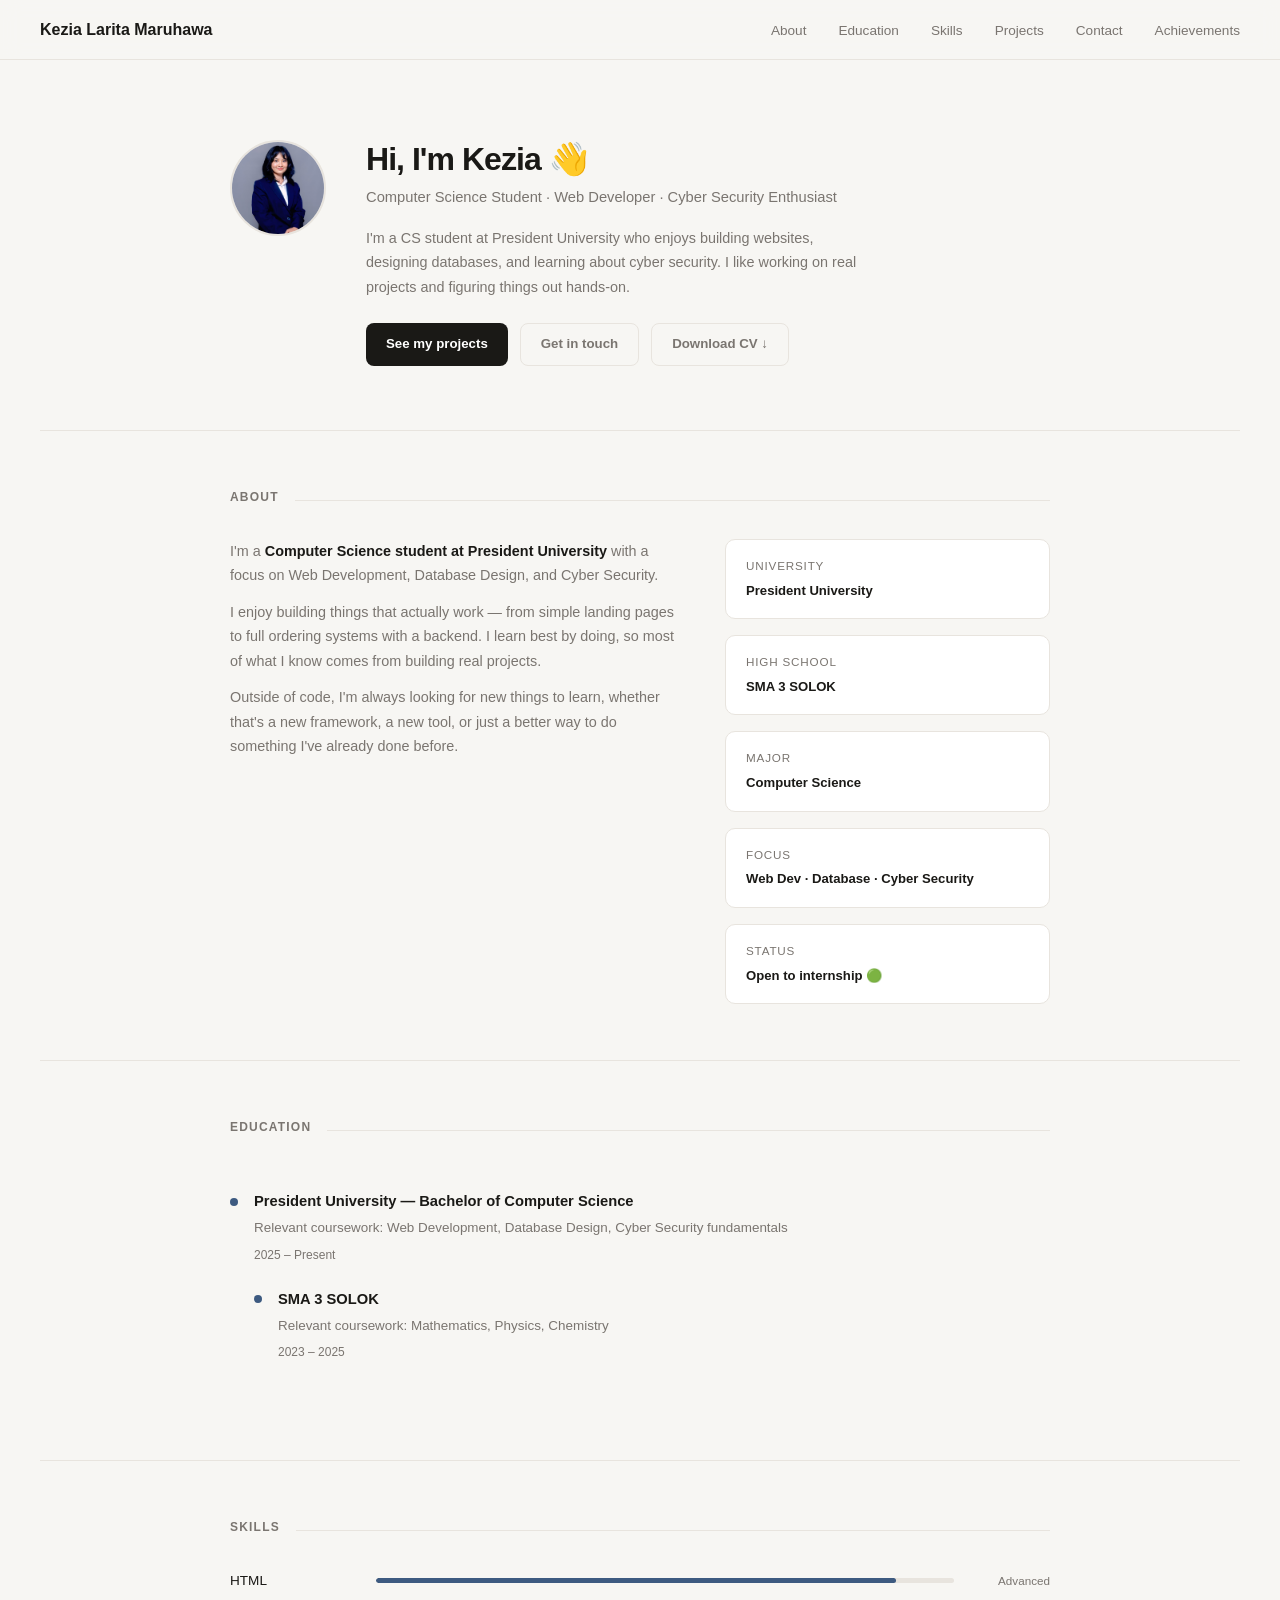
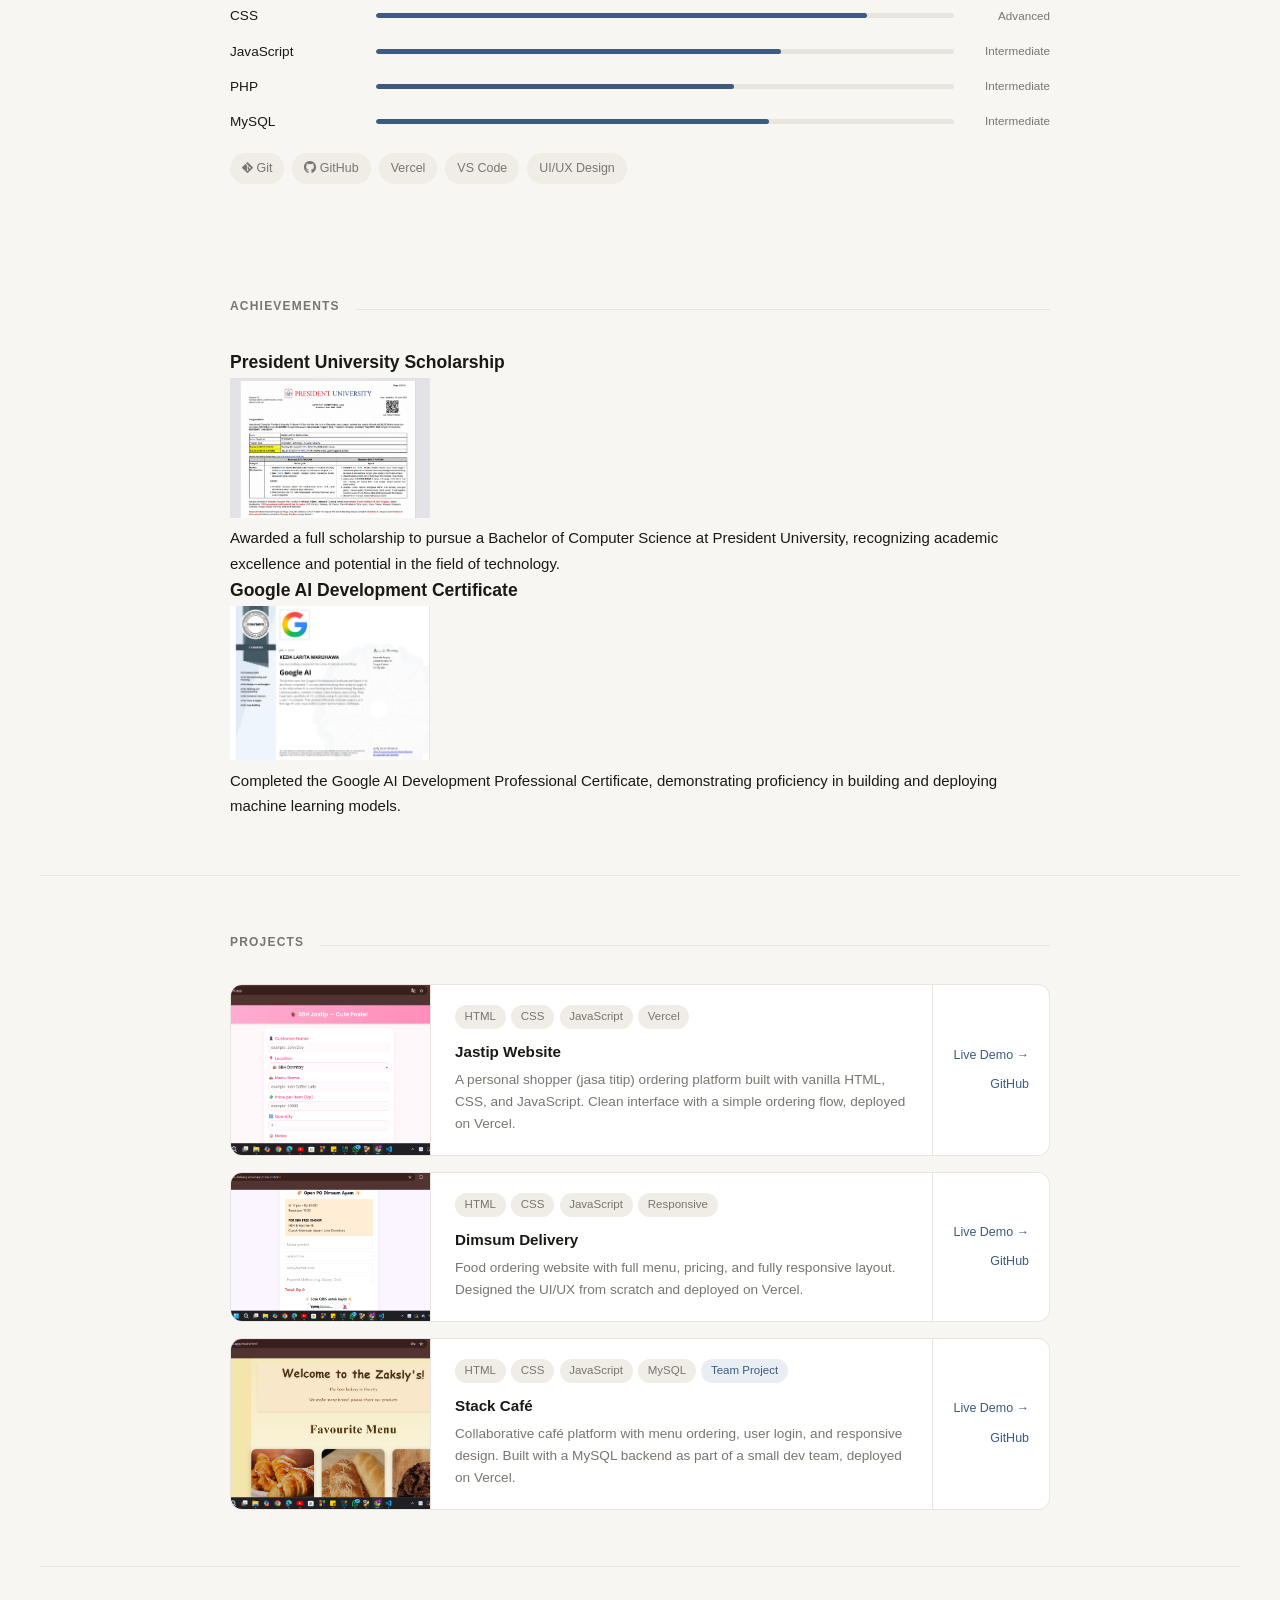
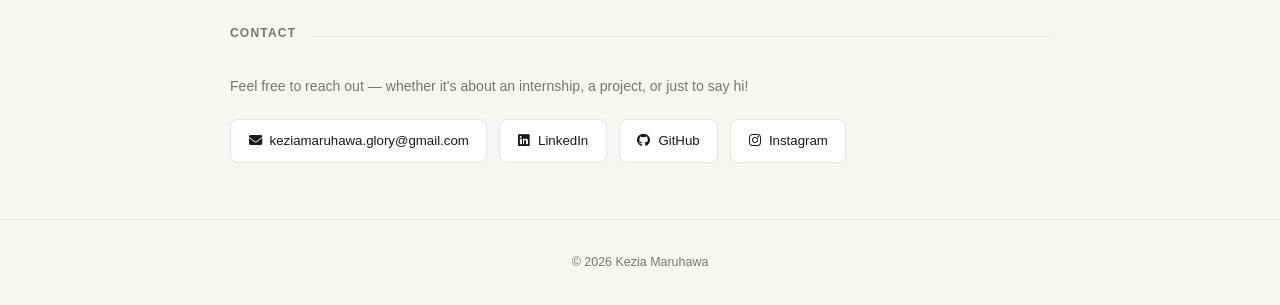
==== commit 9dedcfaf: "Update LinkedIn, email, dan tambah sertifikat baru di achievement" ====
--- a/index.html
+++ b/index.html
@@ -19,6 +19,7 @@
     <li><a href="#skills">Skills</a></li>
     <li><a href="#projects">Projects</a></li>
     <li><a href="#contact">Contact</a></li>
+    <li><a href="#achievements">Achievements</a></li>
   </ul>
 </nav>
 
@@ -113,6 +114,22 @@
   </div>
 </section>
 
+
+<!-- ACHIEVEMENTS -->
+<section id="achievements">
+  <div class="section-header reveal"><h2>Achievements</h2></div>
+  <div class="achievements-list reveal">
+    <div class="achievement-item">
+      <h3>President University Scholarship</h3>
+      <img src="images/president-university-scholarship.jpg" class="project-thumb" alt="President University Scholarship"/>
+      <p>Awarded a full scholarship to pursue a Bachelor of Computer Science at President University, recognizing academic excellence and potential in the field of technology.</p>
+    <div class="achievement-item">
+      <h3>Google AI Development Certificate</h3>
+     <img src="images/google-ai-certificate.pdf.jpg" class="project-thumb" alt="Google AI Certificate"/>
+      <p>Completed the Google AI Development Professional Certificate, demonstrating proficiency in building and deploying machine learning models.</p>
+    </div>
+  </div>
+</section>
 <hr/>
 
 <!-- PROJECTS -->
@@ -186,9 +203,9 @@
   <p class="contact-desc reveal">Feel free to reach out — whether it's about an internship, a project, or just to say hi!</p>
   <div class="contact-row reveal">
     <a href="mailto:keziamaruhawa@gmail.com" class="contact-chip">
-      <i class="fas fa-envelope"></i> keziamaruhawa@gmail.com
-    </a>
-    <a href="https://www.linkedin.com/in/kezia-maruhawa-69a5a5372" class="contact-chip" target="_blank">
+      <i class="fas fa-envelope"></i> keziamaruhawa.glory@gmail.com
+    </a>
+    <a href="https://www.linkedin.com/in/keziamaruhawa" class="contact-chip" target="_blank">
       <i class="fab fa-linkedin"></i> LinkedIn
     </a>
     <a href="https://github.com/keziamaruhawa-pixel" class="contact-chip" target="_blank">
--- a/style.css
+++ b/style.css
@@ -1,453 +1,521 @@
-/* Reset */
-* {
+/* ── RESET ── */
+*, *::before, *::after {
+  box-sizing: border-box;
   margin: 0;
   padding: 0;
-  box-sizing: border-box;
-  font-family: Arial, sans-serif;
+}
+
+/* ── VARIABLES ── */
+:root {
+  --bg: #f7f6f3;
+  --card: #ffffff;
+  --border: #e8e4de;
+  --text: #1a1916;
+  --muted: #7a7570;
+  --accent: #3d5a80;
+  --accent-light: #e8eef4;
+  --tag-bg: #f0ece6;
+}
+
+/* ── BASE ── */
+html {
+  scroll-behavior: smooth;
 }
 
 body {
-  background: #f5f5f5;
-  color: #333;
-  scroll-behavior: smooth;
-  line-height: 1.6;
-}
-
-/* Navbar */
+  background: var(--bg);
+  color: var(--text);
+  font-family: 'Plus Jakarta Sans', sans-serif;
+  font-size: 15px;
+  line-height: 1.7;
+}
+
+hr {
+  border: none;
+  border-top: 1px solid var(--border);
+  margin: 0 2.5rem;
+}
+
+/* ── NAVBAR ── */
 nav {
-  display: flex;
-  justify-content: space-between;
-  align-items: center;
-  padding: 15px 30px;
-  background: #000;
-  color: white;
   position: sticky;
   top: 0;
-  z-index: 1000;
-}
-
-nav h2 {
-  font-size: 1.2rem;
-  font-weight: bold;
-}
-
-nav ul {
-  display: flex;
+  z-index: 50;
+  background: rgba(247, 246, 243, 0.92);
+  backdrop-filter: blur(10px);
+  border-bottom: 1px solid var(--border);
+  padding: 1rem 2.5rem;
+  display: flex;
+  align-items: center;
+  justify-content: space-between;
+}
+
+.nav-name {
+  font-weight: 700;
+  font-size: 1rem;
+  color: var(--text);
+}
+
+.nav-links {
+  display: flex;
+  gap: 2rem;
   list-style: none;
-  gap: 20px;
-}
-
-nav a {
-  color: white;
+}
+
+.nav-links a {
   text-decoration: none;
-  font-size: 1rem;
-  transition: 0.3s;
-}
-
-nav a:hover {
-  color: #4f46e5;
-}
-
-/* Hero */
-.hero-section {
-  text-align: center;
-  padding: 80px 20px;
-}
-
-.profile-pic {
-  width: 160px;
-  height: 160px;
+  color: var(--muted);
+  font-size: 0.85rem;
+  font-weight: 500;
+  transition: color 0.2s;
+}
+
+.nav-links a:hover {
+  color: var(--text);
+}
+
+/* ── HERO ── */
+#hero {
+  max-width: 900px;
+  margin: 0 auto;
+  padding: 5rem 2.5rem 4rem;
+  display: flex;
+  gap: 2.5rem;
+  align-items: flex-start;
+}
+
+.hero-photo {
+  width: 96px;
+  height: 96px;
   border-radius: 50%;
   object-fit: cover;
-  margin-bottom: 20px;
-  box-shadow: 0 4px 12px rgba(0,0,0,0.2);
-  animation: bounce 3s infinite;
-}
-
-.hero-section h1 {
-  font-size: 2.2rem;
-  margin-bottom: 10px;
-}
-
-.hero-section p {
-  font-size: 1.1rem;
-  max-width: 600px;
-  margin: 0 auto 20px;
-}
-
-.btn-animate {
-  padding: 10px 20px;
-  background: #4f46e5;
-  color: white;
+  border: 2px solid var(--border);
+  flex-shrink: 0;
+}
+
+.hero-text h1 {
+  font-size: 2rem;
+  font-weight: 700;
+  letter-spacing: -0.03em;
+  line-height: 1.2;
+  margin-bottom: 0.4rem;
+}
+
+.hero-text .tagline {
+  color: var(--muted);
+  font-size: 0.92rem;
+  margin-bottom: 1rem;
+}
+
+.hero-text p {
+  color: var(--muted);
+  font-size: 0.9rem;
+  max-width: 500px;
+  margin-bottom: 1.5rem;
+}
+
+.hero-cta {
+  display: flex;
+  gap: 0.75rem;
+  flex-wrap: wrap;
+}
+
+/* ── BUTTONS ── */
+.btn {
+  display: inline-flex;
+  align-items: center;
+  gap: 0.4rem;
+  padding: 0.55rem 1.25rem;
+  border-radius: 8px;
+  font-size: 0.83rem;
+  font-weight: 600;
+  text-decoration: none;
+  font-family: inherit;
+  cursor: pointer;
   border: none;
-  border-radius: 5px;
-  transition: 0.3s;
-  cursor: pointer;
-}
-
-.btn-animate:hover {
-  background: #222;
-  transform: translateY(-3px);
-}
-
-/* Section */
-.section {
-  padding: 60px 30px;
-}
-
-.gray {
-  background: #eaeaea;
-}
-
-/* Cards */
-.card-container {
+  transition: all 0.2s;
+}
+
+.btn-dark {
+  background: var(--text);
+  color: #fff;
+}
+
+.btn-dark:hover {
+  background: #333;
+}
+
+.btn-ghost {
+  background: transparent;
+  color: var(--muted);
+  border: 1px solid var(--border);
+}
+
+.btn-ghost:hover {
+  border-color: var(--text);
+  color: var(--text);
+}
+
+/* ── SECTIONS ── */
+section {
+  max-width: 900px;
+  margin: 0 auto;
+  padding: 3.5rem 2.5rem;
+}
+
+.section-header {
+  display: flex;
+  align-items: baseline;
+  gap: 1rem;
+  margin-bottom: 2rem;
+}
+
+.section-header h2 {
+  font-size: 0.75rem;
+  font-weight: 600;
+  letter-spacing: 0.1em;
+  text-transform: uppercase;
+  color: var(--muted);
+  white-space: nowrap;
+}
+
+.section-header::after {
+  content: '';
+  flex: 1;
+  height: 1px;
+  background: var(--border);
+}
+
+/* ── ABOUT ── */
+.about-grid {
   display: grid;
-  grid-template-columns: repeat(auto-fit, minmax(280px, 1fr));
-  gap: 25px;
-  padding: 20px;
-}
-
-.card {
-  background: #fff;
+  grid-template-columns: 1.4fr 1fr;
+  gap: 2.5rem;
+}
+
+.about-body p {
+  color: var(--muted);
+  font-size: 0.9rem;
+  margin-bottom: 0.75rem;
+}
+
+.about-body p strong {
+  color: var(--text);
+}
+
+.about-details {
+  display: flex;
+  flex-direction: column;
+  gap: 1rem;
+}
+
+.detail-item {
+  padding: 1rem 1.25rem;
+  background: var(--card);
+  border: 1px solid var(--border);
+  border-radius: 10px;
+  font-size: 0.82rem;
+}
+
+.detail-item .label {
+  color: var(--muted);
+  font-size: 0.73rem;
+  text-transform: uppercase;
+  letter-spacing: 0.07em;
+  margin-bottom: 0.25rem;
+}
+
+.detail-item .value {
+  font-weight: 600;
+  color: var(--text);
+}
+
+/* ── EDUCATION ── */
+.edu-item {
+  display: flex;
+  gap: 1rem;
+  align-items: flex-start;
+  padding: 1.25rem 0;
+  border-bottom: 1px solid var(--border);
+}
+
+.edu-item:last-child {
+  border-bottom: none;
+}
+
+.edu-dot {
+  width: 8px;
+  height: 8px;
+  border-radius: 50%;
+  background: var(--accent);
+  margin-top: 0.55rem;
+  flex-shrink: 0;
+}
+
+.edu-content h3 {
+  font-size: 0.92rem;
+  font-weight: 600;
+  margin-bottom: 0.2rem;
+}
+
+.edu-content p {
+  font-size: 0.84rem;
+  color: var(--muted);
+}
+
+.edu-content .period {
+  display: inline-block;
+  font-size: 0.75rem;
+  color: var(--muted);
+  margin-top: 0.3rem;
+}
+
+/* ── SKILLS ── */
+.skills-wrap {
+  display: flex;
+  flex-direction: column;
+  gap: 0.75rem;
+}
+
+.skill-row {
+  display: flex;
+  align-items: center;
+  gap: 1rem;
+}
+
+.skill-name {
+  width: 130px;
+  font-size: 0.85rem;
+  font-weight: 500;
+  flex-shrink: 0;
+}
+
+.skill-track {
+  flex: 1;
+  height: 5px;
+  background: var(--border);
+  border-radius: 100px;
+  overflow: hidden;
+}
+
+.skill-fill {
+  height: 100%;
+  background: var(--accent);
+  border-radius: 100px;
+  width: 0;
+  transition: width 1s ease;
+}
+
+.skill-tag {
+  font-size: 0.73rem;
+  color: var(--muted);
+  width: 80px;
+  text-align: right;
+}
+
+.tools-row {
+  display: flex;
+  flex-wrap: wrap;
+  gap: 0.5rem;
+  margin-top: 1.25rem;
+}
+
+.tool-chip {
+  background: var(--tag-bg);
+  color: var(--muted);
+  font-size: 0.78rem;
+  padding: 0.3rem 0.75rem;
+  border-radius: 100px;
+  font-weight: 500;
+}
+
+/* ── PROJECTS ── */
+.projects-list {
+  display: flex;
+  flex-direction: column;
+  gap: 1rem;
+}
+
+.project-card {
+  background: var(--card);
+  border: 1px solid var(--border);
   border-radius: 12px;
-  padding: 20px;
-  text-align: center;
-  box-shadow: 0 4px 10px rgba(0,0,0,0.1);
-  transition: transform 0.3s ease, box-shadow 0.3s ease;
-}
-
-.card:hover {
-  transform: translateY(-5px);
-  box-shadow: 0 8px 18px rgba(0,0,0,0.2);
-}
-
-.project-pic {
-  width: 100%;
+  overflow: hidden;
+  display: grid;
+  grid-template-columns: 200px 1fr auto;
+  transition: border-color 0.2s, box-shadow 0.2s;
+}
+
+.project-card:hover {
+  border-color: var(--accent);
+  box-shadow: 0 4px 20px rgba(0, 0, 0, 0.07);
+}
+
+.project-thumb {
+  width: 200px;
+  height: 100%;
+  min-height: 140px;
+  object-fit: cover;
+  border-right: 1px solid var(--border);
+}
+
+.project-body {
+  padding: 1.25rem 1.5rem;
+}
+
+.project-tags {
+  display: flex;
+  flex-wrap: wrap;
+  gap: 0.35rem;
+  margin-bottom: 0.6rem;
+}
+
+.tag {
+  font-size: 0.72rem;
+  padding: 0.15rem 0.6rem;
+  border-radius: 100px;
+  background: var(--tag-bg);
+  color: var(--muted);
+  font-weight: 500;
+}
+
+.tag.team {
+  background: var(--accent-light);
+  color: var(--accent);
+}
+
+.project-body h3 {
+  font-size: 0.95rem;
+  font-weight: 600;
+  margin-bottom: 0.3rem;
+}
+
+.project-body p {
+  font-size: 0.85rem;
+  color: var(--muted);
+  line-height: 1.6;
+}
+
+.project-links {
+  display: flex;
+  flex-direction: column;
+  gap: 0.5rem;
+  align-items: flex-end;
+  justify-content: center;
+  padding: 1.25rem;
+  border-left: 1px solid var(--border);
+}
+
+.proj-link {
+  font-size: 0.78rem;
+  text-decoration: none;
+  color: var(--accent);
+  font-weight: 500;
+  white-space: nowrap;
+  transition: opacity 0.2s;
+}
+
+.proj-link:hover {
+  opacity: 0.7;
+}
+
+/* ── CONTACT ── */
+.contact-desc {
+  color: var(--muted);
+  font-size: 0.88rem;
+  margin-bottom: 1.25rem;
+}
+
+.contact-row {
+  display: flex;
+  gap: 0.75rem;
+  flex-wrap: wrap;
+}
+
+.contact-chip {
+  display: inline-flex;
+  align-items: center;
+  gap: 0.5rem;
+  padding: 0.6rem 1.1rem;
+  background: var(--card);
+  border: 1px solid var(--border);
   border-radius: 8px;
-  margin-bottom: 15px;
-}
-
-/* Skills */
-.skills {
-  text-align: center;
-}
-
-.skills span {
-  display: inline-block;
-  background: #4f46e5;
-  color: white;
-  padding: 8px 14px;
-  margin: 6px;
-  border-radius: 20px;
-  font-size: 0.95rem;
-  transition: 0.3s;
-}
-
-.skills span:hover {
-  background: #222;
-}
-
-/* Footer */
+  text-decoration: none;
+  font-size: 0.83rem;
+  font-weight: 500;
+  color: var(--text);
+  transition: all 0.2s;
+}
+
+.contact-chip:hover {
+  border-color: var(--accent);
+  color: var(--accent);
+}
+
+/* ── FOOTER ── */
 footer {
   text-align: center;
-  padding: 25px;
-  background: #222;
-  color: white;
-}
-
-.socials a {
-  font-size: 26px;
-  margin: 0 12px;
-  color: white;
-  transition: 0.3s;
-}
-
-.socials a:hover {
-  transform: scale(1.2);
-  color: #4f46e5;
-}
-
-/* Animations */
-@keyframes fadeIn {
-  from { opacity: 0; }
-  to { opacity: 1; }
-}
-
-@keyframes slideUp {
-  from { transform: translateY(40px); opacity: 0; }
-  to { transform: translateY(0); opacity: 1; }
-}
-
-@keyframes bounce {
-  0%, 100% { transform: translateY(0); }
-  50% { transform: translateY(-10px); }
-}
-
-.fade-in { animation: fadeIn 1.5s ease-in; }
-.slide-up { animation: slideUp 1.5s ease-out; }
-
-/* Reveal effect */
+  padding: 2rem;
+  border-top: 1px solid var(--border);
+  font-size: 0.78rem;
+  color: var(--muted);
+}
+
+/* ── REVEAL ANIMATION ── */
 .reveal {
   opacity: 0;
-  transform: translateY(40px);
-  transition: all 0.8s ease;
-}
-
-.reveal.active {
+  transform: translateY(16px);
+  transition: opacity 0.55s ease, transform 0.55s ease;
+}
+
+.reveal.in {
   opacity: 1;
-  transform: translateY(0);
-}
-
-/* Responsive tweaks */
-@media (max-width: 768px) {
-  nav ul {
-    gap: 12px;
-    font-size: 0.9rem;
-  }
-
-  nav h2 {
-    font-size: 1rem;
-  }
-
-  .profile-pic {
-    width: 130px;
-    height: 130px;
-  }
-
-  .hero-section h1 {
-    font-size: 1.8rem;
-  }
-}
-
-@media (max-width: 480px) {
+  transform: none;
+}
+
+/* ── RESPONSIVE ── */
+@media (max-width: 700px) {
   nav {
-    padding: 10px 20px;
-  }
-
-  nav ul {
-    gap: 8px;
-  }
-
-  nav a {
-    font-size: 0.85rem;
-  }
-
-  .profile-pic {
-    width: 110px;
-    height: 110px;
-  }
-
-  .hero-section h1 {
-    font-size: 1.5rem;
-  }
-
-  .hero-section p {
-    font-size: 0.95rem;
-  }
-}
-/* Animasi fade-in untuk teks footer */
-footer h3, footer p {
-  animation: fadeInUp 1.2s ease forwards;
-}
-
-/* Animasi bounce untuk ikon sosial */
-.socials a {
-  display: inline-block;
-  font-size: 26px;
-  margin: 0 12px;
-  color: white;
-  transition: 0.3s;
-  animation: bounceIcon 2s infinite;
-}
-
-.socials a:hover {
-  transform: scale(1.2);
-  color: #4f46e5;
-}
-
-/* Keyframes */
-@keyframes fadeInUp {
-  from { opacity: 0; transform: translateY(20px); }
-  to { opacity: 1; transform: translateY(0); }
-}
-
-@keyframes bounceIcon {
-  0%, 100% { transform: translateY(0); }
-  50% { transform: translateY(-6px); }
-}
-
-/* Animations */
-@keyframes fadeIn {
-  from { opacity: 0; }
-  to { opacity: 1; }
-}
-
-@keyframes slideUp {
-  from { transform: translateY(40px); opacity: 0; }
-  to { transform: translateY(0); opacity: 1; }
-}
-
-@keyframes bounce {
-  0%, 100% { transform: translateY(0); }
-  50% { transform: translateY(-10px); }
-}
-
-.fade-in { animation: fadeIn 1.5s ease-in; }
-.slide-up { animation: slideUp 1.5s ease-out; }
-
-/* Reveal effect */
-.reveal {
-  opacity: 0;
-  transform: translateY(40px);
-  transition: all 0.8s ease;
-}
-
-.reveal.active {
-  opacity: 1;
-  transform: translateY(0);
-}
-
-/* Responsive tweaks */
-@media (max-width: 768px) {
-  nav ul {
-    gap: 12px;
-    font-size: 0.9rem;
-  }
-
-  nav h2 {
-    font-size: 1rem;
-  }
-
-  .profile-pic {
-    width: 130px;
-    height: 130px;
-  }
-
-  .hero-section h1 {
-    font-size: 1.8rem;
-  }
-}
-
-@media (max-width: 480px) {
-  nav {
-    padding: 10px 20px;
-  }
-
-  nav ul {
-    gap: 8px;
-  }
-
-  nav a {
-    font-size: 0.85rem;
-  }
-
-  .profile-pic {
-    width: 110px;
-    height: 110px;
-  }
-
-  .hero-section h1 {
-    font-size: 1.5rem;
-  }
-
-  .hero-section p {
-    font-size: 0.95rem;
-  }
-}
-/* Animasi muncul perlahan */
-footer.fade-in {
-  opacity: 0;
-  animation: fadeInSlow 1.5s ease forwards;
-}
-
-/* Keyframes */
-@keyframes fadeInSlow {
-  from { opacity: 0; transform: translateY(20px); }
-  to { opacity: 1; transform: translateY(0); }
-}
-.about-section {
-  opacity: 0;
-  transform: translateY(30px);
-  transition: all 0.8s ease;
-}
-.about-section.active {
-  opacity: 1;
-  transform: translateY(0);
-}
-/* Popup container */
-.popup {
-  position: fixed;
-  top: 0; left: 0;
-  width: 100%; height: 100%;
-  background: rgba(0,0,0,0.6);
-  display: flex;
-  justify-content: center;
-  align-items: center;
-  opacity: 0;
-  animation: fadeInSlow 1.5s ease forwards;
-  z-index: 2000;
-}
-
-/* Popup box */
-.popup-content {
-  background: #fff;
-  padding: 30px;
-  border-radius: 12px;
-  text-align: center;
-  max-width: 400px;
-  box-shadow: 0 6px 20px rgba(0,0,0,0.2);
-  animation: slideUp 1s ease forwards;
-}
-
-.popup-content h2 {
-  margin-bottom: 10px;
-}
-
-.popup-content button {
-  margin-top: 15px;
-  padding: 10px 20px;
-  background: #4f46e5;
-  color: white;
-  border: none;
-  border-radius: 6px;
-  cursor: pointer;
-  transition: 0.3s;
-}
-
-.popup-content button:hover {
-  background: #222;
-}
-
-/* Keyframes */
-@keyframes fadeInSlow {
-  from { opacity: 0; }
-  to { opacity: 1; }
-}
-
-@keyframes slideUp {
-  from { transform: translateY(30px); opacity: 0; }
-  to { transform: translateY(0); opacity: 1; }
-}
-.project-links {
-  margin-top: 10px;
-}
-
-.project-links .btn {
-  display: inline-block;
-  margin: 5px;
-  padding: 10px 15px;
-  background: #4f46e5; /* warna ungu */
-  color: #fff;
-  border-radius: 6px;
-  text-decoration: none;
-  transition: background 0.3s ease;
-  font-weight: 500;
-}
-
-.project-links .btn i {
-  margin-right: 6px; /* jarak ikon dengan teks */
-}
-
-.project-links .btn:hover {
-  background: #9333ea; /* warna hover lebih cerah */
-}
+    padding: 1rem 1.25rem;
+  }
+
+  .nav-links {
+    gap: 1.25rem;
+  }
+
+  hr {
+    margin: 0 1.25rem;
+  }
+
+  section {
+    padding: 2.5rem 1.25rem;
+  }
+
+  #hero {
+    flex-direction: column;
+    gap: 1.25rem;
+    padding: 3rem 1.25rem 2rem;
+  }
+
+  .about-grid {
+    grid-template-columns: 1fr;
+  }
+
+  .project-card {
+    grid-template-columns: 1fr;
+  }
+
+  .project-thumb {
+    width: 100%;
+    height: 160px;
+    border-right: none;
+    border-bottom: 1px solid var(--border);
+  }
+
+  .project-links {
+    flex-direction: row;
+    border-left: none;
+    border-top: 1px solid var(--border);
+    justify-content: flex-start;
+  }
+}
